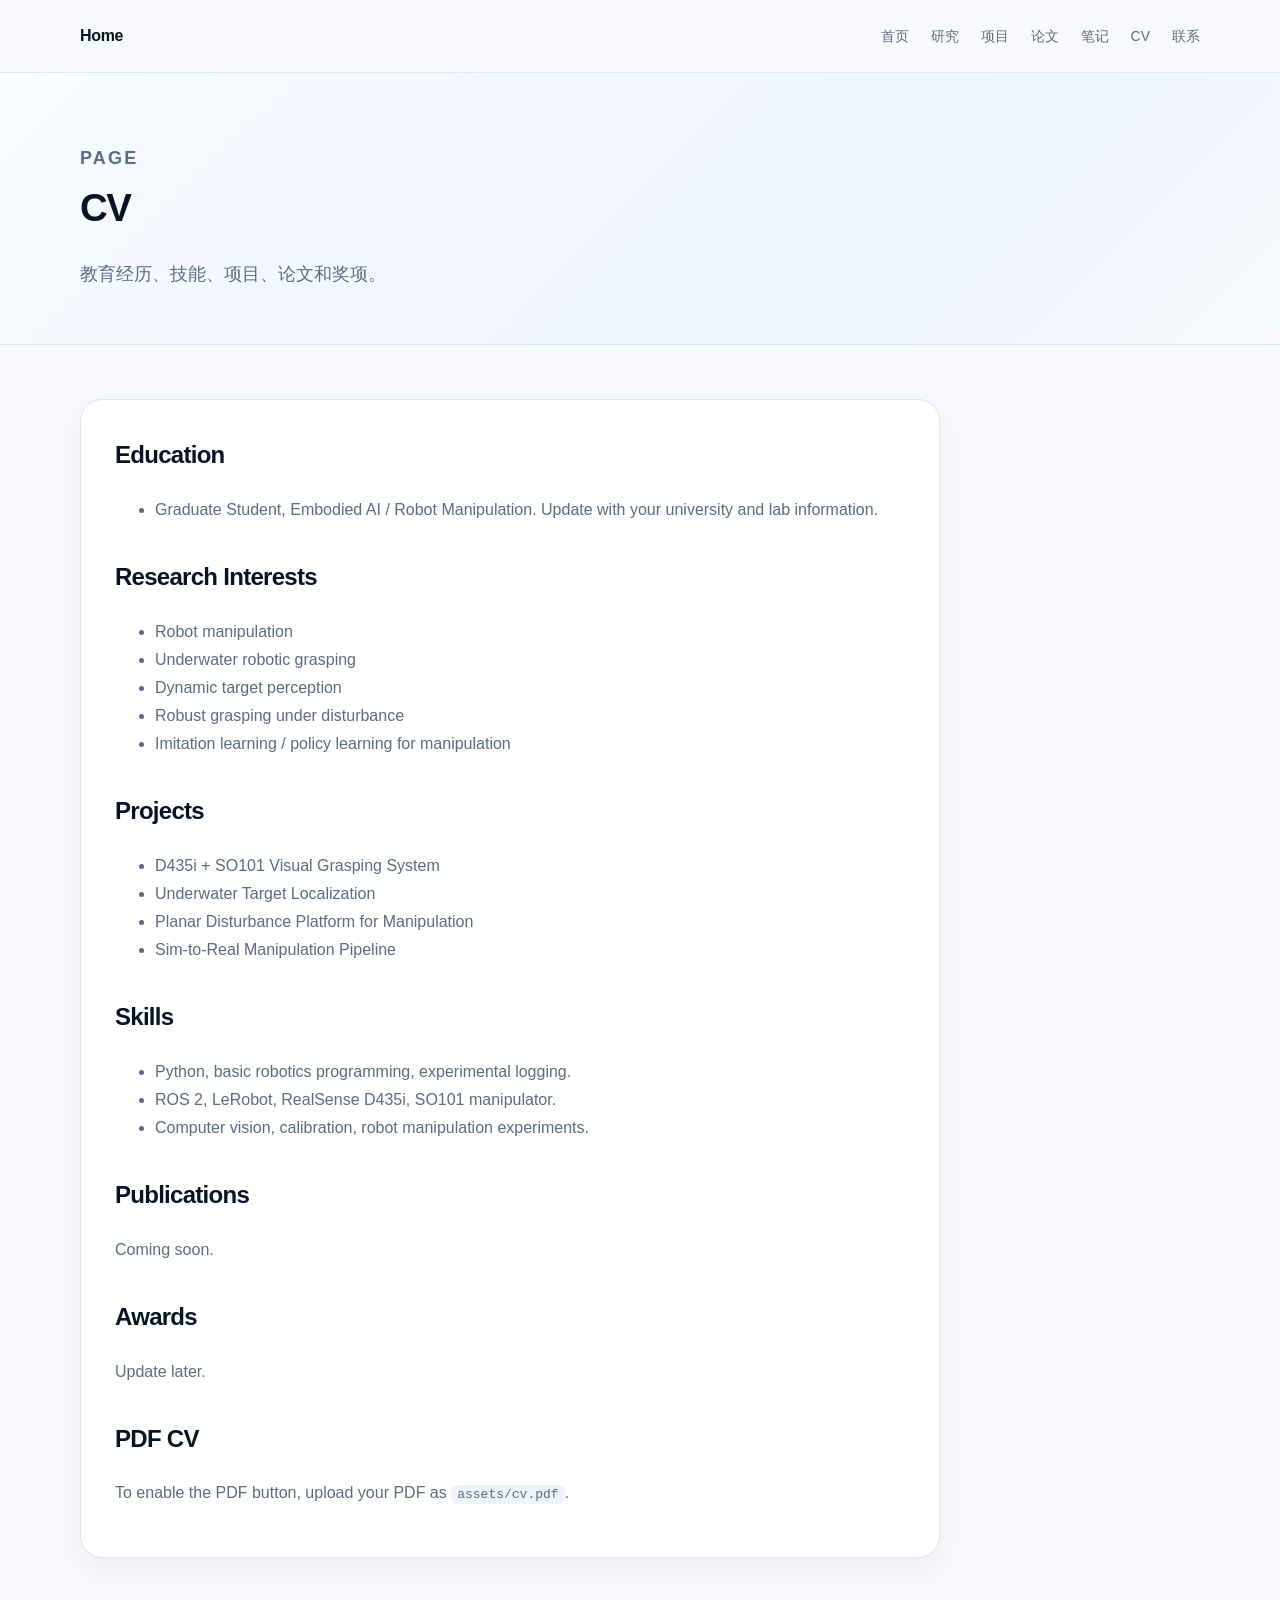
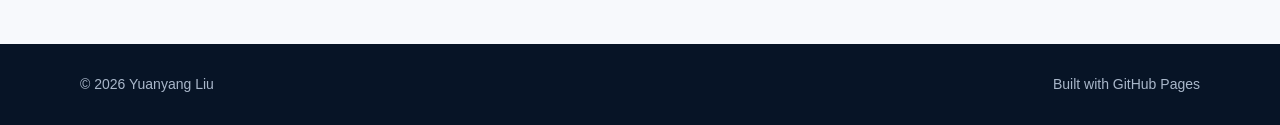
==== cv.html @ fc46e052 "Add files via upload" ====
<!DOCTYPE html>
<html lang="zh-CN">
<head>
  <meta charset="UTF-8" />
  <meta name="viewport" content="width=device-width, initial-scale=1.0" />
  <title>CV | Yuanyang Liu</title>
  <link rel="stylesheet" href="style.css" />
</head>
<body>
  <header class="site-header">
    <div class="container nav-container">
      <a href="index.html" class="logo">Home</a>
      <nav class="nav-links">
        <a href="index.html">首页</a>
        <a href="index.html#research">研究</a>
        <a href="index.html#projects">项目</a>
        <a href="publications.html">论文</a>
        <a href="notes.html">笔记</a>
        <a href="cv.html">CV</a>
        <a href="index.html#contact">联系</a>
      </nav>
    </div>
  </header>

  <main>
    <section class="page-hero">
      <div class="container">
        <p class="section-kicker">Page</p>
        <h1>CV</h1>
        <p>教育经历、技能、项目、论文和奖项。</p>
      </div>
    </section>

    <section class="page-content">
      <div class="container">
        <article class="article">
          <h2>Education</h2>
<ul>
  <li>Graduate Student, Embodied AI / Robot Manipulation. Update with your university and lab information.</li>
</ul>

<h2>Research Interests</h2>
<ul>
  <li>Robot manipulation</li>
  <li>Underwater robotic grasping</li>
  <li>Dynamic target perception</li>
  <li>Robust grasping under disturbance</li>
  <li>Imitation learning / policy learning for manipulation</li>
</ul>

<h2>Projects</h2>
<ul>
  <li>D435i + SO101 Visual Grasping System</li>
  <li>Underwater Target Localization</li>
  <li>Planar Disturbance Platform for Manipulation</li>
  <li>Sim-to-Real Manipulation Pipeline</li>
</ul>

<h2>Skills</h2>
<ul>
  <li>Python, basic robotics programming, experimental logging.</li>
  <li>ROS 2, LeRobot, RealSense D435i, SO101 manipulator.</li>
  <li>Computer vision, calibration, robot manipulation experiments.</li>
</ul>

<h2>Publications</h2>
<p>Coming soon.</p>

<h2>Awards</h2>
<p>Update later.</p>

<h2>PDF CV</h2>
<p>To enable the PDF button, upload your PDF as <code>assets/cv.pdf</code>.</p>

        </article>
      </div>
    </section>
  </main>

  <footer class="footer">
    <div class="container footer-content">
      <span>© 2026 Yuanyang Liu</span>
      <span>Built with GitHub Pages</span>
    </div>
  </footer>
</body>
</html>
---- style.css ----
:root {
  --bg: #f7f9fc;
  --bg-muted: #edf3fb;
  --text: #152033;
  --text-muted: #5b6b82;
  --heading: #071426;
  --primary: #1d4ed8;
  --primary-dark: #1e40af;
  --card: #ffffff;
  --border: #dce5f2;
  --shadow: 0 18px 45px rgba(15, 23, 42, 0.08);
  --radius: 22px;
}

* {
  box-sizing: border-box;
}

html {
  scroll-behavior: smooth;
}

body {
  margin: 0;
  font-family:
    Inter,
    "Segoe UI",
    "PingFang SC",
    "Microsoft YaHei",
    Arial,
    sans-serif;
  color: var(--text);
  background: var(--bg);
  line-height: 1.75;
}

a {
  color: inherit;
  text-decoration: none;
}

.container {
  width: min(1120px, 92%);
  margin: 0 auto;
}

.site-header {
  position: sticky;
  top: 0;
  z-index: 100;
  background: rgba(247, 249, 252, 0.88);
  backdrop-filter: blur(14px);
  border-bottom: 1px solid rgba(220, 229, 242, 0.8);
}

.nav-container {
  min-height: 72px;
  display: flex;
  align-items: center;
  justify-content: space-between;
  gap: 22px;
}

.logo {
  font-weight: 900;
  color: var(--heading);
  letter-spacing: -0.02em;
  white-space: nowrap;
}

.nav-links {
  display: flex;
  align-items: center;
  gap: 22px;
  font-size: 14px;
  color: var(--text-muted);
}

.nav-links a:hover,
.link-card:hover .card-more {
  color: var(--primary);
}

.lang-toggle {
  border: 1px solid var(--border);
  background: #ffffff;
  color: var(--primary);
  border-radius: 999px;
  padding: 8px 14px;
  cursor: pointer;
  font-weight: 800;
  box-shadow: 0 8px 20px rgba(15, 23, 42, 0.05);
}

.hero {
  padding: 96px 0 82px;
  background:
    radial-gradient(circle at 12% 18%, rgba(37, 99, 235, 0.16), transparent 34%),
    radial-gradient(circle at 88% 22%, rgba(14, 165, 233, 0.14), transparent 30%),
    linear-gradient(135deg, #f8fbff 0%, #edf4ff 55%, #f7f9fc 100%);
}

.hero-grid {
  display: grid;
  grid-template-columns: minmax(0, 1.7fr) 360px;
  gap: 42px;
  align-items: center;
}

.eyebrow,
.section-kicker {
  color: var(--primary);
  font-size: 13px;
  font-weight: 900;
  letter-spacing: 0.12em;
  text-transform: uppercase;
  margin: 0 0 10px;
}

.hero h1 {
  font-size: clamp(40px, 5vw, 66px);
  line-height: 1.12;
  letter-spacing: -0.055em;
  color: var(--heading);
  margin: 0 0 24px;
}

.hero-description {
  font-size: 18px;
  color: var(--text-muted);
  max-width: 760px;
  margin: 0;
}

.hero-actions {
  display: flex;
  flex-wrap: wrap;
  gap: 14px;
  margin-top: 30px;
}

.button {
  display: inline-flex;
  align-items: center;
  justify-content: center;
  min-height: 46px;
  padding: 0 20px;
  border-radius: 14px;
  font-weight: 900;
  transition: transform 0.15s ease, box-shadow 0.15s ease;
}

.button:hover,
.link-card:hover {
  transform: translateY(-2px);
}

.button.primary {
  background: var(--primary);
  color: #ffffff;
  box-shadow: 0 14px 30px rgba(37, 99, 235, 0.24);
}

.button.secondary {
  background: #ffffff;
  color: var(--primary);
  border: 1px solid var(--border);
}

.quick-info {
  display: grid;
  grid-template-columns: repeat(3, minmax(0, 1fr));
  gap: 12px;
  margin-top: 34px;
  max-width: 780px;
}

.quick-info div {
  background: rgba(255, 255, 255, 0.72);
  border: 1px solid rgba(220, 229, 242, 0.9);
  border-radius: 16px;
  padding: 14px;
}

.quick-label {
  display: block;
  color: var(--text-muted);
  font-size: 12px;
  font-weight: 900;
  margin-bottom: 4px;
}

.profile-card {
  background: rgba(255, 255, 255, 0.9);
  border: 1px solid rgba(220, 229, 242, 0.95);
  border-radius: 28px;
  padding: 30px;
  box-shadow: var(--shadow);
  text-align: center;
}

.avatar-wrap {
  width: 144px;
  height: 144px;
  margin: 0 auto 20px;
  border-radius: 50%;
  padding: 5px;
  background: linear-gradient(135deg, #2563eb, #38bdf8);
}

.avatar {
  width: 100%;
  height: 100%;
  display: block;
  border-radius: 50%;
  object-fit: cover;
  background: #e2e8f0;
  border: 4px solid #ffffff;
}

.profile-card h2 {
  margin: 0;
  color: var(--heading);
  letter-spacing: -0.025em;
}

.profile-subtitle {
  margin: 6px 0 14px;
  color: var(--primary);
  font-weight: 900;
}

.profile-text {
  color: var(--text-muted);
  margin: 0;
}

.profile-links {
  display: flex;
  justify-content: center;
  gap: 12px;
  margin-top: 22px;
}

.profile-links a {
  border: 1px solid var(--border);
  border-radius: 999px;
  padding: 8px 14px;
  font-weight: 900;
  color: var(--primary);
  background: #ffffff;
}

.motto-section {
  padding: 34px 0;
  background: #ffffff;
  border-top: 1px solid var(--border);
  border-bottom: 1px solid var(--border);
}

.motto-card {
  display: grid;
  grid-template-columns: 320px minmax(0, 1fr);
  gap: 32px;
  align-items: center;
}

.motto-card h2 {
  margin: 0;
  color: var(--heading);
  letter-spacing: -0.04em;
}

.motto-box {
  background: linear-gradient(135deg, #f8fbff, #eef5ff);
  border: 1px solid var(--border);
  border-radius: var(--radius);
  padding: 24px;
}

.motto-text {
  margin: 0 0 18px;
  font-size: clamp(24px, 3vw, 38px);
  line-height: 1.28;
  font-weight: 950;
  letter-spacing: -0.05em;
  background: linear-gradient(90deg, #0f172a, #1d4ed8, #0ea5e9);
  -webkit-background-clip: text;
  background-clip: text;
  color: transparent;
}

.motto-button {
  border: 1px solid var(--border);
  background: #ffffff;
  color: var(--primary);
  border-radius: 999px;
  padding: 8px 16px;
  cursor: pointer;
  font-weight: 900;
}

.section {
  padding: 86px 0;
}

.section.muted {
  background: var(--bg-muted);
}

.section h2,
.page-hero h1 {
  font-size: clamp(30px, 3vw, 44px);
  line-height: 1.2;
  color: var(--heading);
  letter-spacing: -0.04em;
  margin: 0 0 28px;
}

.two-column {
  display: grid;
  grid-template-columns: 300px minmax(0, 1fr);
  gap: 56px;
}

.content-block {
  color: var(--text-muted);
  font-size: 17px;
}

.content-block p:first-child {
  margin-top: 0;
}

.card-grid {
  display: grid;
  grid-template-columns: repeat(4, minmax(0, 1fr));
  gap: 18px;
}

.card,
.project-card {
  background: var(--card);
  border: 1px solid var(--border);
  border-radius: var(--radius);
  padding: 24px;
  box-shadow: 0 12px 32px rgba(15, 23, 42, 0.05);
}

.project-list {
  display: grid;
  gap: 22px;
}

.project-card {
  padding: 30px;
}

.link-card {
  display: block;
  transition: transform 0.15s ease, box-shadow 0.15s ease;
}

.link-card:hover {
  box-shadow: var(--shadow);
}

.card h3,
.project-card h3 {
  margin: 0 0 10px;
  color: var(--heading);
  letter-spacing: -0.025em;
}

.project-card h3 {
  font-size: 24px;
}

.card p,
.project-card p {
  margin: 0 0 12px;
  color: var(--text-muted);
}

.card-more {
  display: inline-block;
  margin-top: 10px;
  color: var(--text-muted);
  font-weight: 900;
}

.project-meta {
  display: inline-block;
  color: var(--primary);
  background: #e7efff;
  border-radius: 999px;
  padding: 5px 12px;
  font-size: 12px;
  font-weight: 950;
  margin-bottom: 12px;
}

.contact-section {
  background: linear-gradient(135deg, #0f172a, #1d4ed8);
  color: #ffffff;
}

.contact-section .section-kicker,
.contact-section h2,
.contact-section p {
  color: #ffffff;
}

.contact-card {
  display: grid;
  grid-template-columns: minmax(0, 1.4fr) minmax(280px, 0.8fr);
  gap: 36px;
  align-items: center;
}

.contact-card.light {
  background: #ffffff;
  border: 1px solid var(--border);
  border-radius: var(--radius);
  padding: 34px;
  box-shadow: var(--shadow);
}

.contact-links {
  display: grid;
  gap: 12px;
}

.contact-links a {
  display: block;
  background: rgba(255, 255, 255, 0.12);
  border: 1px solid rgba(255, 255, 255, 0.25);
  border-radius: 16px;
  padding: 14px 16px;
  font-weight: 900;
}

.light .contact-links a {
  background: #f8fbff;
  color: var(--primary);
  border: 1px solid var(--border);
}

.footer {
  padding: 28px 0;
  background: #071426;
  color: #a9b7ca;
}

.footer-content {
  display: flex;
  justify-content: space-between;
  gap: 20px;
  font-size: 14px;
}

/* Inner pages */
.page-hero {
  padding: 70px 0 36px;
  background: linear-gradient(135deg, #f8fbff 0%, #edf4ff 70%, #f7f9fc 100%);
  border-bottom: 1px solid var(--border);
}

.page-hero p {
  color: var(--text-muted);
  max-width: 780px;
  font-size: 18px;
}

.page-content {
  padding: 54px 0 86px;
}

.article {
  max-width: 860px;
  background: #ffffff;
  border: 1px solid var(--border);
  border-radius: var(--radius);
  padding: 34px;
  box-shadow: 0 12px 32px rgba(15, 23, 42, 0.05);
}

.article h2 {
  color: var(--heading);
  letter-spacing: -0.03em;
  margin-top: 32px;
}

.article h2:first-child {
  margin-top: 0;
}

.article p,
.article li {
  color: var(--text-muted);
}

.article code {
  background: #edf3fb;
  border-radius: 6px;
  padding: 2px 6px;
}

@media (max-width: 980px) {
  .hero-grid,
  .two-column,
  .contact-card,
  .motto-card {
    grid-template-columns: 1fr;
  }

  .card-grid {
    grid-template-columns: repeat(2, minmax(0, 1fr));
  }

  .profile-card {
    max-width: 440px;
  }
}

@media (max-width: 760px) {
  .nav-container {
    min-height: auto;
    padding: 16px 0;
    align-items: flex-start;
  }

  .nav-links {
    display: none;
  }

  .hero {
    padding: 64px 0;
  }

  .quick-info {
    grid-template-columns: 1fr;
  }

  .card-grid {
    grid-template-columns: 1fr;
  }

  .section {
    padding: 64px 0;
  }

  .footer-content {
    flex-direction: column;
  }
}
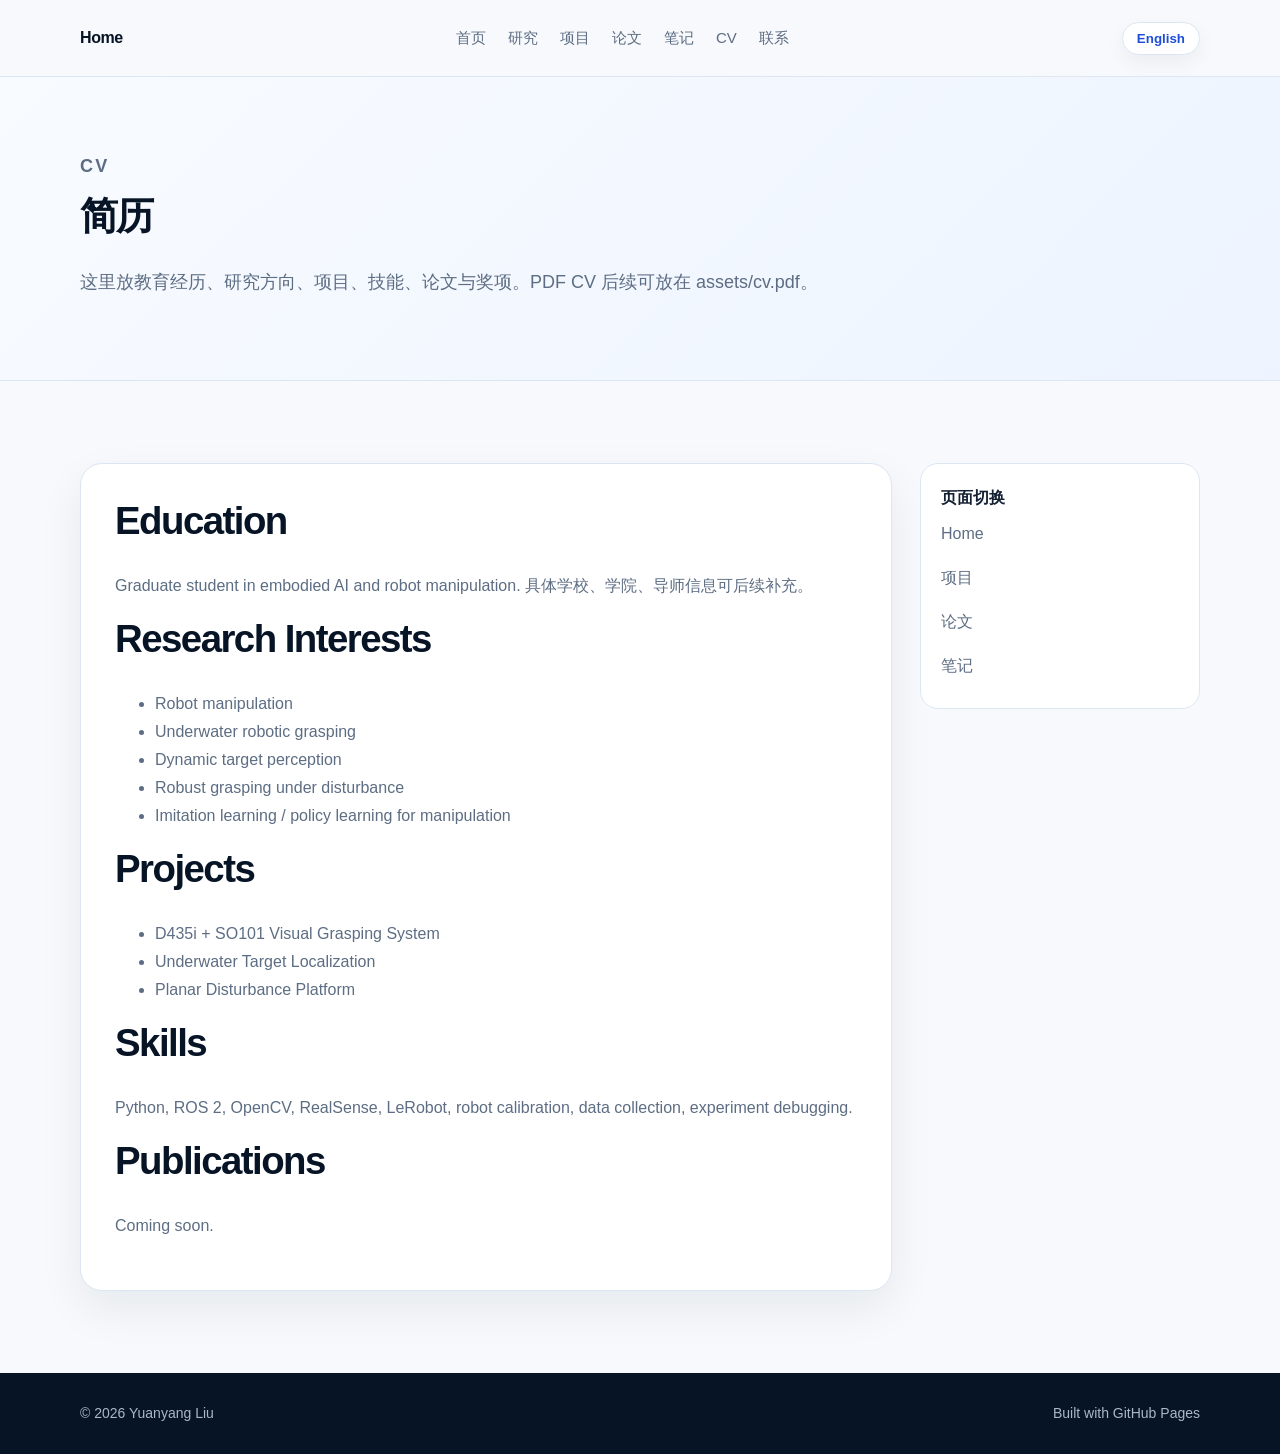
==== commit efcc418f: "Add files via upload" ====
--- a/cv.html
+++ b/cv.html
@@ -3,85 +3,85 @@
 <head>
   <meta charset="UTF-8" />
   <meta name="viewport" content="width=device-width, initial-scale=1.0" />
-  <title>CV | Yuanyang Liu</title>
-  <link rel="stylesheet" href="style.css" />
+  <title>Yuanyang Liu | CV</title>
+  <meta name="description" content="Yuanyang Liu personal homepage: embodied AI, robot manipulation, underwater grasping, projects, notes, publications, and CV." />
+  <link rel="stylesheet" href="/style.css" />
 </head>
 <body>
-  <header class="site-header">
-    <div class="container nav-container">
-      <a href="index.html" class="logo">Home</a>
-      <nav class="nav-links">
-        <a href="index.html">首页</a>
-        <a href="index.html#research">研究</a>
-        <a href="index.html#projects">项目</a>
-        <a href="publications.html">论文</a>
-        <a href="notes.html">笔记</a>
-        <a href="cv.html">CV</a>
-        <a href="index.html#contact">联系</a>
-      </nav>
+<header class="site-header">
+  <div class="container nav-container">
+    <a class="logo" href="/" data-zh="Home" data-en="Home">Home</a>
+
+    <nav class="nav-links" id="navLinks">
+      <a href="/" data-zh="首页" data-en="Home">首页</a>
+      <a href="/index.html#research" data-zh="研究" data-en="Research">研究</a>
+      <a href="/index.html#projects" data-zh="项目" data-en="Projects">项目</a>
+      <a href="/publications.html" data-zh="论文" data-en="Publications">论文</a>
+      <a href="/notes.html" data-zh="笔记" data-en="Notes">笔记</a>
+      <a href="/cv.html" data-zh="CV" data-en="CV">CV</a>
+      <a href="/index.html#contact" data-zh="联系" data-en="Contact">联系</a>
+    </nav>
+
+    <div class="nav-actions">
+      <button class="lang-toggle" id="langToggle">English</button>
+      <button class="menu-toggle" id="menuToggle">☰</button>
     </div>
-  </header>
+  </div>
+</header>
+<main>
+  <section class="page-hero">
+    <div class="container">
+      <p class="section-kicker">CV</p>
+      <h1 data-zh="简历" data-en="Curriculum Vitae">简历</h1>
+      <p data-zh="这里放教育经历、研究方向、项目、技能、论文与奖项。PDF CV 后续可放在 assets/cv.pdf。"
+         data-en="This page lists education, research interests, projects, skills, publications, and awards. A PDF CV can later be added as assets/cv.pdf.">这里放教育经历、研究方向、项目、技能、论文与奖项。PDF CV 后续可放在 assets/cv.pdf。</p>
+    </div>
+  </section>
+  <section class="section">
+    <div class="container detail-layout">
+      <article class="panel">
+        <h2 data-zh="Education" data-en="Education">Education</h2>
+        <p data-zh="Graduate student in embodied AI and robot manipulation. 具体学校、学院、导师信息可后续补充。"
+           data-en="Graduate student in embodied AI and robot manipulation. University, department, and advisor information can be added later.">Graduate student in embodied AI and robot manipulation. 具体学校、学院、导师信息可后续补充。</p>
 
-  <main>
-    <section class="page-hero">
-      <div class="container">
-        <p class="section-kicker">Page</p>
-        <h1>CV</h1>
-        <p>教育经历、技能、项目、论文和奖项。</p>
-      </div>
-    </section>
+        <h2 data-zh="Research Interests" data-en="Research Interests">Research Interests</h2>
+        <ul>
+          <li>Robot manipulation</li>
+          <li>Underwater robotic grasping</li>
+          <li>Dynamic target perception</li>
+          <li>Robust grasping under disturbance</li>
+          <li>Imitation learning / policy learning for manipulation</li>
+        </ul>
 
-    <section class="page-content">
-      <div class="container">
-        <article class="article">
-          <h2>Education</h2>
-<ul>
-  <li>Graduate Student, Embodied AI / Robot Manipulation. Update with your university and lab information.</li>
-</ul>
+        <h2 data-zh="Projects" data-en="Projects">Projects</h2>
+        <ul>
+          <li><a href="/projects/d435i-so101.html">D435i + SO101 Visual Grasping System</a></li>
+          <li><a href="/projects/underwater-localization.html">Underwater Target Localization</a></li>
+          <li><a href="/projects/planar-disturbance.html">Planar Disturbance Platform</a></li>
+        </ul>
 
-<h2>Research Interests</h2>
-<ul>
-  <li>Robot manipulation</li>
-  <li>Underwater robotic grasping</li>
-  <li>Dynamic target perception</li>
-  <li>Robust grasping under disturbance</li>
-  <li>Imitation learning / policy learning for manipulation</li>
-</ul>
+        <h2 data-zh="Skills" data-en="Skills">Skills</h2>
+        <p>Python, ROS 2, OpenCV, RealSense, LeRobot, robot calibration, data collection, experiment debugging.</p>
 
-<h2>Projects</h2>
-<ul>
-  <li>D435i + SO101 Visual Grasping System</li>
-  <li>Underwater Target Localization</li>
-  <li>Planar Disturbance Platform for Manipulation</li>
-  <li>Sim-to-Real Manipulation Pipeline</li>
-</ul>
-
-<h2>Skills</h2>
-<ul>
-  <li>Python, basic robotics programming, experimental logging.</li>
-  <li>ROS 2, LeRobot, RealSense D435i, SO101 manipulator.</li>
-  <li>Computer vision, calibration, robot manipulation experiments.</li>
-</ul>
-
-<h2>Publications</h2>
-<p>Coming soon.</p>
-
-<h2>Awards</h2>
-<p>Update later.</p>
-
-<h2>PDF CV</h2>
-<p>To enable the PDF button, upload your PDF as <code>assets/cv.pdf</code>.</p>
-
-        </article>
-      </div>
-    </section>
-  </main>
-
-  <footer class="footer">
-    <div class="container footer-content">
-      <span>© 2026 Yuanyang Liu</span>
-      <span>Built with GitHub Pages</span>
+        <h2 data-zh="Publications" data-en="Publications">Publications</h2>
+        <p data-zh="Coming soon." data-en="Coming soon.">Coming soon.</p>
+      </article>
+      <aside class="side-nav">
+        <strong data-zh="页面切换" data-en="Navigation">页面切换</strong>
+        <a href="/">Home</a>
+        <a href="/index.html#projects" data-zh="项目" data-en="Projects">项目</a>
+        <a href="/publications.html" data-zh="论文" data-en="Publications">论文</a>
+        <a href="/notes.html" data-zh="笔记" data-en="Notes">笔记</a>
+      </aside>
     </div>
-  </footer>
+  </section>
+</main>
+<footer class="footer">
+  <div class="container footer-content">
+    <span>© 2026 Yuanyang Liu</span>
+    <span data-zh="Built with GitHub Pages" data-en="Built with GitHub Pages">Built with GitHub Pages</span>
+  </div>
+</footer>
+<script src="/script.js"></script>
 </body>
 </html>
--- a/style.css
+++ b/style.css
@@ -1,43 +1,31 @@
 :root {
   --bg: #f7f9fc;
-  --bg-muted: #edf3fb;
-  --text: #152033;
-  --text-muted: #5b6b82;
+  --bg-soft: #eef5ff;
+  --card: #ffffff;
+  --text: #142033;
+  --muted: #5d6d83;
   --heading: #071426;
   --primary: #1d4ed8;
-  --primary-dark: #1e40af;
-  --card: #ffffff;
-  --border: #dce5f2;
-  --shadow: 0 18px 45px rgba(15, 23, 42, 0.08);
+  --primary-soft: #e7efff;
+  --border: #dbe6f3;
+  --shadow: 0 18px 45px rgba(15, 23, 42, 0.07);
   --radius: 22px;
 }
 
-* {
-  box-sizing: border-box;
-}
-
-html {
-  scroll-behavior: smooth;
-}
+* { box-sizing: border-box; }
+
+html { scroll-behavior: smooth; }
 
 body {
   margin: 0;
-  font-family:
-    Inter,
-    "Segoe UI",
-    "PingFang SC",
-    "Microsoft YaHei",
-    Arial,
-    sans-serif;
+  font-family: Inter, "Segoe UI", "PingFang SC", "Microsoft YaHei", Arial, sans-serif;
   color: var(--text);
   background: var(--bg);
   line-height: 1.75;
 }
 
-a {
-  color: inherit;
-  text-decoration: none;
-}
+a { color: inherit; text-decoration: none; }
+a:hover { color: var(--primary); }
 
 .container {
   width: min(1120px, 92%);
@@ -48,42 +36,43 @@
   position: sticky;
   top: 0;
   z-index: 100;
-  background: rgba(247, 249, 252, 0.88);
+  background: rgba(247, 249, 252, 0.92);
   backdrop-filter: blur(14px);
-  border-bottom: 1px solid rgba(220, 229, 242, 0.8);
+  border-bottom: 1px solid rgba(219, 230, 243, 0.9);
 }
 
 .nav-container {
-  min-height: 72px;
+  min-height: 76px;
   display: flex;
   align-items: center;
   justify-content: space-between;
+  gap: 24px;
+}
+
+.logo {
+  font-weight: 900;
+  color: var(--heading);
+  letter-spacing: -0.025em;
+  white-space: nowrap;
+}
+
+.nav-links {
+  display: flex;
+  align-items: center;
   gap: 22px;
-}
-
-.logo {
-  font-weight: 900;
-  color: var(--heading);
-  letter-spacing: -0.02em;
-  white-space: nowrap;
-}
-
-.nav-links {
-  display: flex;
-  align-items: center;
-  gap: 22px;
-  font-size: 14px;
-  color: var(--text-muted);
-}
-
-.nav-links a:hover,
-.link-card:hover .card-more {
-  color: var(--primary);
+  color: var(--muted);
+  font-size: 15px;
+}
+
+.nav-actions {
+  display: flex;
+  align-items: center;
+  gap: 12px;
 }
 
 .lang-toggle {
   border: 1px solid var(--border);
-  background: #ffffff;
+  background: #fff;
   color: var(--primary);
   border-radius: 999px;
   padding: 8px 14px;
@@ -92,44 +81,53 @@
   box-shadow: 0 8px 20px rgba(15, 23, 42, 0.05);
 }
 
+.menu-toggle {
+  display: none;
+  border: 1px solid var(--border);
+  background: #fff;
+  border-radius: 10px;
+  padding: 7px 10px;
+  cursor: pointer;
+}
+
 .hero {
-  padding: 96px 0 82px;
+  padding: 94px 0 82px;
   background:
-    radial-gradient(circle at 12% 18%, rgba(37, 99, 235, 0.16), transparent 34%),
-    radial-gradient(circle at 88% 22%, rgba(14, 165, 233, 0.14), transparent 30%),
-    linear-gradient(135deg, #f8fbff 0%, #edf4ff 55%, #f7f9fc 100%);
+    radial-gradient(circle at 10% 20%, rgba(37, 99, 235, 0.14), transparent 32%),
+    radial-gradient(circle at 88% 18%, rgba(14, 165, 233, 0.14), transparent 28%),
+    linear-gradient(135deg, #f8fbff 0%, #edf4ff 60%, #f7f9fc 100%);
 }
 
 .hero-grid {
   display: grid;
-  grid-template-columns: minmax(0, 1.7fr) 360px;
-  gap: 42px;
+  grid-template-columns: minmax(0, 1.72fr) 350px;
+  gap: 46px;
   align-items: center;
 }
 
 .eyebrow,
 .section-kicker {
+  margin: 0 0 10px;
   color: var(--primary);
   font-size: 13px;
   font-weight: 900;
   letter-spacing: 0.12em;
   text-transform: uppercase;
-  margin: 0 0 10px;
 }
 
 .hero h1 {
-  font-size: clamp(40px, 5vw, 66px);
+  margin: 0 0 22px;
+  color: var(--heading);
+  font-size: clamp(38px, 5vw, 62px);
   line-height: 1.12;
   letter-spacing: -0.055em;
-  color: var(--heading);
-  margin: 0 0 24px;
 }
 
 .hero-description {
+  margin: 0;
+  max-width: 760px;
+  color: var(--muted);
   font-size: 18px;
-  color: var(--text-muted);
-  max-width: 760px;
-  margin: 0;
 }
 
 .hero-actions {
@@ -141,61 +139,60 @@
 
 .button {
   display: inline-flex;
+  min-height: 46px;
   align-items: center;
   justify-content: center;
-  min-height: 46px;
   padding: 0 20px;
   border-radius: 14px;
   font-weight: 900;
-  transition: transform 0.15s ease, box-shadow 0.15s ease;
-}
-
-.button:hover,
-.link-card:hover {
-  transform: translateY(-2px);
+  border: 1px solid var(--border);
+  background: #fff;
 }
 
 .button.primary {
+  border-color: var(--primary);
   background: var(--primary);
-  color: #ffffff;
-  box-shadow: 0 14px 30px rgba(37, 99, 235, 0.24);
-}
-
-.button.secondary {
-  background: #ffffff;
-  color: var(--primary);
-  border: 1px solid var(--border);
-}
+  color: #fff;
+  box-shadow: 0 14px 30px rgba(37, 99, 235, 0.22);
+}
+
+.button.primary:hover { color: #fff; background: #1e40af; }
 
 .quick-info {
   display: grid;
   grid-template-columns: repeat(3, minmax(0, 1fr));
   gap: 12px;
   margin-top: 34px;
-  max-width: 780px;
+  max-width: 760px;
 }
 
 .quick-info div {
-  background: rgba(255, 255, 255, 0.72);
-  border: 1px solid rgba(220, 229, 242, 0.9);
+  border: 1px solid var(--border);
   border-radius: 16px;
+  background: rgba(255,255,255,0.76);
   padding: 14px;
 }
 
 .quick-label {
   display: block;
-  color: var(--text-muted);
+  margin-bottom: 4px;
+  color: var(--muted);
   font-size: 12px;
   font-weight: 900;
-  margin-bottom: 4px;
+}
+
+.profile-card,
+.panel,
+.card,
+.project-card {
+  background: var(--card);
+  border: 1px solid var(--border);
+  border-radius: var(--radius);
+  box-shadow: var(--shadow);
 }
 
 .profile-card {
-  background: rgba(255, 255, 255, 0.9);
-  border: 1px solid rgba(220, 229, 242, 0.95);
-  border-radius: 28px;
   padding: 30px;
-  box-shadow: var(--shadow);
   text-align: center;
 }
 
@@ -211,29 +208,16 @@
 .avatar {
   width: 100%;
   height: 100%;
-  display: block;
   border-radius: 50%;
+  display: block;
   object-fit: cover;
   background: #e2e8f0;
-  border: 4px solid #ffffff;
-}
-
-.profile-card h2 {
-  margin: 0;
-  color: var(--heading);
-  letter-spacing: -0.025em;
-}
-
-.profile-subtitle {
-  margin: 6px 0 14px;
-  color: var(--primary);
-  font-weight: 900;
-}
-
-.profile-text {
-  color: var(--text-muted);
-  margin: 0;
-}
+  border: 4px solid #fff;
+}
+
+.profile-card h2 { margin: 0; color: var(--heading); }
+.profile-subtitle { margin: 6px 0 14px; color: var(--primary); font-weight: 900; }
+.profile-text { margin: 0; color: var(--muted); }
 
 .profile-links {
   display: flex;
@@ -241,80 +225,25 @@
   gap: 12px;
   margin-top: 22px;
 }
-
 .profile-links a {
   border: 1px solid var(--border);
   border-radius: 999px;
   padding: 8px 14px;
   font-weight: 900;
   color: var(--primary);
-  background: #ffffff;
-}
-
-.motto-section {
-  padding: 34px 0;
-  background: #ffffff;
-  border-top: 1px solid var(--border);
-  border-bottom: 1px solid var(--border);
-}
-
-.motto-card {
-  display: grid;
-  grid-template-columns: 320px minmax(0, 1fr);
-  gap: 32px;
-  align-items: center;
-}
-
-.motto-card h2 {
-  margin: 0;
-  color: var(--heading);
-  letter-spacing: -0.04em;
-}
-
-.motto-box {
-  background: linear-gradient(135deg, #f8fbff, #eef5ff);
-  border: 1px solid var(--border);
-  border-radius: var(--radius);
-  padding: 24px;
-}
-
-.motto-text {
-  margin: 0 0 18px;
-  font-size: clamp(24px, 3vw, 38px);
-  line-height: 1.28;
-  font-weight: 950;
-  letter-spacing: -0.05em;
-  background: linear-gradient(90deg, #0f172a, #1d4ed8, #0ea5e9);
-  -webkit-background-clip: text;
-  background-clip: text;
-  color: transparent;
-}
-
-.motto-button {
-  border: 1px solid var(--border);
-  background: #ffffff;
-  color: var(--primary);
-  border-radius: 999px;
-  padding: 8px 16px;
-  cursor: pointer;
-  font-weight: 900;
-}
-
-.section {
-  padding: 86px 0;
-}
-
-.section.muted {
-  background: var(--bg-muted);
-}
+  background: #fff;
+}
+
+.section { padding: 82px 0; }
+.section.muted { background: var(--bg-soft); }
 
 .section h2,
 .page-hero h1 {
+  margin: 0 0 28px;
+  color: var(--heading);
   font-size: clamp(30px, 3vw, 44px);
   line-height: 1.2;
-  color: var(--heading);
   letter-spacing: -0.04em;
-  margin: 0 0 28px;
 }
 
 .two-column {
@@ -324,13 +253,10 @@
 }
 
 .content-block {
-  color: var(--text-muted);
+  color: var(--muted);
   font-size: 17px;
 }
-
-.content-block p:first-child {
-  margin-top: 0;
-}
+.content-block p:first-child { margin-top: 0; }
 
 .card-grid {
   display: grid;
@@ -338,112 +264,121 @@
   gap: 18px;
 }
 
-.card,
+.card {
+  padding: 24px;
+  box-shadow: 0 12px 32px rgba(15, 23, 42, 0.045);
+}
+.card h3 { margin: 0 0 10px; color: var(--heading); letter-spacing: -0.025em; }
+.card p { margin: 0; color: var(--muted); }
+
+.project-grid {
+  display: grid;
+  grid-template-columns: repeat(2, minmax(0, 1fr));
+  gap: 22px;
+}
 .project-card {
-  background: var(--card);
-  border: 1px solid var(--border);
-  border-radius: var(--radius);
-  padding: 24px;
-  box-shadow: 0 12px 32px rgba(15, 23, 42, 0.05);
-}
-
-.project-list {
-  display: grid;
-  gap: 22px;
-}
-
-.project-card {
-  padding: 30px;
-}
-
-.link-card {
-  display: block;
-  transition: transform 0.15s ease, box-shadow 0.15s ease;
-}
-
-.link-card:hover {
-  box-shadow: var(--shadow);
-}
-
-.card h3,
-.project-card h3 {
-  margin: 0 0 10px;
-  color: var(--heading);
-  letter-spacing: -0.025em;
-}
-
-.project-card h3 {
-  font-size: 24px;
-}
-
-.card p,
-.project-card p {
-  margin: 0 0 12px;
-  color: var(--text-muted);
-}
-
-.card-more {
-  display: inline-block;
-  margin-top: 10px;
-  color: var(--text-muted);
-  font-weight: 900;
-}
-
+  display: block;
+  padding: 28px;
+  transition: transform .16s ease, box-shadow .16s ease, border-color .16s ease;
+}
+.project-card:hover {
+  transform: translateY(-2px);
+  border-color: #9eb8e8;
+  box-shadow: 0 22px 52px rgba(15, 23, 42, 0.10);
+}
 .project-meta {
   display: inline-block;
+  margin-bottom: 12px;
   color: var(--primary);
-  background: #e7efff;
+  background: var(--primary-soft);
   border-radius: 999px;
   padding: 5px 12px;
   font-size: 12px;
-  font-weight: 950;
-  margin-bottom: 12px;
+  font-weight: 900;
+}
+.project-card h3 { margin: 0 0 10px; color: var(--heading); font-size: 22px; }
+.project-card p { margin: 0; color: var(--muted); }
+
+.page-hero {
+  padding: 74px 0 64px;
+  background: linear-gradient(135deg, #f8fbff 0%, #edf4ff 100%);
+  border-bottom: 1px solid var(--border);
+}
+.page-hero p {
+  max-width: 780px;
+  color: var(--muted);
+  font-size: 18px;
+}
+
+.panel {
+  padding: 34px;
+}
+.panel h2, .panel h3 { color: var(--heading); }
+.panel h2:first-child, .panel h3:first-child { margin-top: 0; }
+.panel p, .panel li { color: var(--muted); }
+
+.item-list {
+  display: grid;
+  gap: 18px;
+}
+.item-link {
+  display: block;
+  padding: 24px;
+  border: 1px solid var(--border);
+  border-radius: 18px;
+  background: #fff;
+}
+.item-link:hover { border-color: #9eb8e8; }
+
+.detail-layout {
+  display: grid;
+  grid-template-columns: minmax(0, 1fr) 280px;
+  gap: 28px;
+  align-items: start;
+}
+.side-nav {
+  position: sticky;
+  top: 96px;
+  padding: 20px;
+  border: 1px solid var(--border);
+  border-radius: 18px;
+  background: #fff;
+}
+.side-nav a {
+  display: block;
+  padding: 8px 0;
+  color: var(--muted);
+}
+.side-nav a:hover { color: var(--primary); }
+
+.back-link {
+  display: inline-flex;
+  margin-bottom: 18px;
+  color: var(--primary);
+  font-weight: 900;
 }
 
 .contact-section {
   background: linear-gradient(135deg, #0f172a, #1d4ed8);
-  color: #ffffff;
-}
-
+  color: #fff;
+}
 .contact-section .section-kicker,
 .contact-section h2,
-.contact-section p {
-  color: #ffffff;
-}
-
+.contact-section p { color: #fff; }
 .contact-card {
   display: grid;
   grid-template-columns: minmax(0, 1.4fr) minmax(280px, 0.8fr);
   gap: 36px;
   align-items: center;
 }
-
-.contact-card.light {
-  background: #ffffff;
-  border: 1px solid var(--border);
-  border-radius: var(--radius);
-  padding: 34px;
-  box-shadow: var(--shadow);
-}
-
-.contact-links {
-  display: grid;
-  gap: 12px;
-}
-
+.contact-links { display: grid; gap: 12px; }
 .contact-links a {
   display: block;
-  background: rgba(255, 255, 255, 0.12);
-  border: 1px solid rgba(255, 255, 255, 0.25);
+  border: 1px solid rgba(255,255,255,0.25);
   border-radius: 16px;
+  background: rgba(255,255,255,0.12);
   padding: 14px 16px;
   font-weight: 900;
-}
-
-.light .contact-links a {
-  background: #f8fbff;
-  color: var(--primary);
-  border: 1px solid var(--border);
 }
 
 .footer {
@@ -451,7 +386,6 @@
   background: #071426;
   color: #a9b7ca;
 }
-
 .footer-content {
   display: flex;
   justify-content: space-between;
@@ -459,68 +393,13 @@
   font-size: 14px;
 }
 
-/* Inner pages */
-.page-hero {
-  padding: 70px 0 36px;
-  background: linear-gradient(135deg, #f8fbff 0%, #edf4ff 70%, #f7f9fc 100%);
-  border-bottom: 1px solid var(--border);
-}
-
-.page-hero p {
-  color: var(--text-muted);
-  max-width: 780px;
-  font-size: 18px;
-}
-
-.page-content {
-  padding: 54px 0 86px;
-}
-
-.article {
-  max-width: 860px;
-  background: #ffffff;
-  border: 1px solid var(--border);
-  border-radius: var(--radius);
-  padding: 34px;
-  box-shadow: 0 12px 32px rgba(15, 23, 42, 0.05);
-}
-
-.article h2 {
-  color: var(--heading);
-  letter-spacing: -0.03em;
-  margin-top: 32px;
-}
-
-.article h2:first-child {
-  margin-top: 0;
-}
-
-.article p,
-.article li {
-  color: var(--text-muted);
-}
-
-.article code {
-  background: #edf3fb;
-  border-radius: 6px;
-  padding: 2px 6px;
-}
-
 @media (max-width: 980px) {
-  .hero-grid,
-  .two-column,
-  .contact-card,
-  .motto-card {
+  .hero-grid, .two-column, .contact-card, .detail-layout {
     grid-template-columns: 1fr;
   }
-
-  .card-grid {
-    grid-template-columns: repeat(2, minmax(0, 1fr));
-  }
-
-  .profile-card {
-    max-width: 440px;
-  }
+  .card-grid { grid-template-columns: repeat(2, minmax(0, 1fr)); }
+  .profile-card { max-width: 440px; }
+  .side-nav { position: static; }
 }
 
 @media (max-width: 760px) {
@@ -529,28 +408,26 @@
     padding: 16px 0;
     align-items: flex-start;
   }
-
   .nav-links {
     display: none;
+    position: absolute;
+    left: 4%;
+    right: 4%;
+    top: 68px;
+    flex-direction: column;
+    align-items: flex-start;
+    gap: 10px;
+    padding: 18px;
+    border: 1px solid var(--border);
+    border-radius: 18px;
+    background: #fff;
+    box-shadow: var(--shadow);
   }
-
-  .hero {
-    padding: 64px 0;
-  }
-
-  .quick-info {
-    grid-template-columns: 1fr;
-  }
-
-  .card-grid {
-    grid-template-columns: 1fr;
-  }
-
-  .section {
-    padding: 64px 0;
-  }
-
-  .footer-content {
-    flex-direction: column;
-  }
-}
+  .nav-links.open { display: flex; }
+  .menu-toggle { display: inline-block; }
+  .hero { padding: 64px 0; }
+  .quick-info, .project-grid { grid-template-columns: 1fr; }
+  .card-grid { grid-template-columns: 1fr; }
+  .section { padding: 64px 0; }
+  .footer-content { flex-direction: column; }
+}
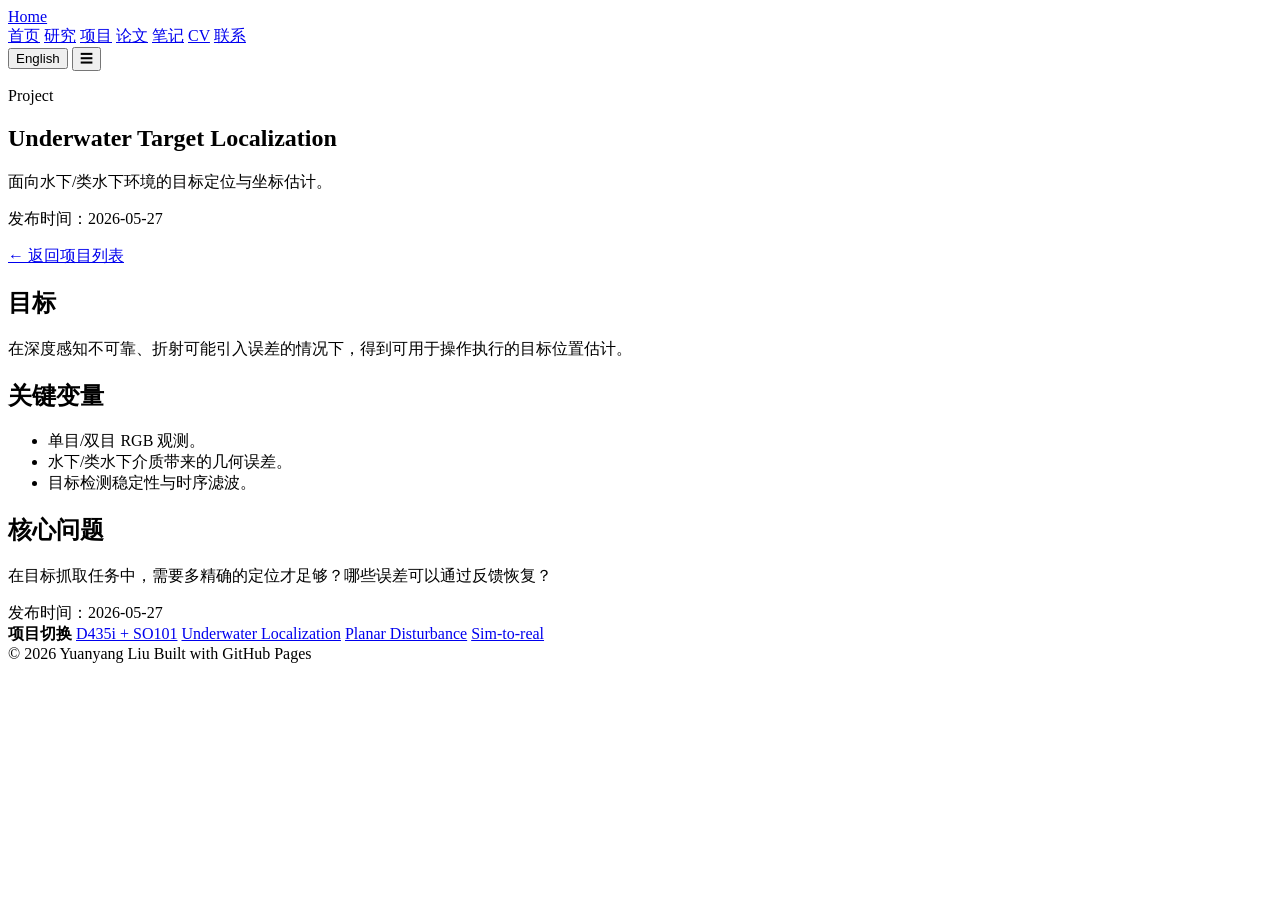
==== commit 7fddf303: "Add files via upload" ====
--- a/cv.html
+++ b/cv.html
@@ -1,86 +1,73 @@
 <!DOCTYPE html>
+
 <html lang="zh-CN">
 <head>
-  <meta charset="UTF-8" />
-  <meta name="viewport" content="width=device-width, initial-scale=1.0" />
-  <title>Yuanyang Liu | CV</title>
-  <meta name="description" content="Yuanyang Liu personal homepage: embodied AI, robot manipulation, underwater grasping, projects, notes, publications, and CV." />
-  <link rel="stylesheet" href="/style.css" />
+<meta charset="utf-8"/>
+<meta content="width=device-width, initial-scale=1.0" name="viewport"/>
+<title>Yuanyang Liu | Underwater Target Localization</title>
+<meta content="Yuanyang Liu personal homepage: embodied AI, robot manipulation, underwater grasping, projects, notes, publications, and CV." name="description"/>
+<link href="/style.css" rel="stylesheet"/>
 </head>
 <body>
 <header class="site-header">
-  <div class="container nav-container">
-    <a class="logo" href="/" data-zh="Home" data-en="Home">Home</a>
-
-    <nav class="nav-links" id="navLinks">
-      <a href="/" data-zh="首页" data-en="Home">首页</a>
-      <a href="/index.html#research" data-zh="研究" data-en="Research">研究</a>
-      <a href="/index.html#projects" data-zh="项目" data-en="Projects">项目</a>
-      <a href="/publications.html" data-zh="论文" data-en="Publications">论文</a>
-      <a href="/notes.html" data-zh="笔记" data-en="Notes">笔记</a>
-      <a href="/cv.html" data-zh="CV" data-en="CV">CV</a>
-      <a href="/index.html#contact" data-zh="联系" data-en="Contact">联系</a>
-    </nav>
-
-    <div class="nav-actions">
-      <button class="lang-toggle" id="langToggle">English</button>
-      <button class="menu-toggle" id="menuToggle">☰</button>
-    </div>
-  </div>
+<div class="container nav-container">
+<a class="logo" data-en="Home" data-zh="Home" href="/">Home</a>
+<nav class="nav-links" id="navLinks">
+<a data-en="Home" data-zh="首页" href="/">首页</a>
+<a data-en="Research" data-zh="研究" href="/index.html#research">研究</a>
+<a data-en="Projects" data-zh="项目" href="/index.html#projects">项目</a>
+<a data-en="Publications" data-zh="论文" href="/publications.html">论文</a>
+<a data-en="Notes" data-zh="笔记" href="/notes.html">笔记</a>
+<a data-en="CV" data-zh="CV" href="/cv.html">CV</a>
+<a data-en="Contact" data-zh="联系" href="/index.html#contact">联系</a>
+</nav>
+<div class="nav-actions">
+<button class="lang-toggle" id="langToggle">English</button>
+<button class="menu-toggle" id="menuToggle">☰</button>
+</div>
+</div>
 </header>
 <main>
-  <section class="page-hero">
-    <div class="container">
-      <p class="section-kicker">CV</p>
-      <h1 data-zh="简历" data-en="Curriculum Vitae">简历</h1>
-      <p data-zh="这里放教育经历、研究方向、项目、技能、论文与奖项。PDF CV 后续可放在 assets/cv.pdf。"
-         data-en="This page lists education, research interests, projects, skills, publications, and awards. A PDF CV can later be added as assets/cv.pdf.">这里放教育经历、研究方向、项目、技能、论文与奖项。PDF CV 后续可放在 assets/cv.pdf。</p>
-    </div>
-  </section>
-  <section class="section">
-    <div class="container detail-layout">
-      <article class="panel">
-        <h2 data-zh="Education" data-en="Education">Education</h2>
-        <p data-zh="Graduate student in embodied AI and robot manipulation. 具体学校、学院、导师信息可后续补充。"
-           data-en="Graduate student in embodied AI and robot manipulation. University, department, and advisor information can be added later.">Graduate student in embodied AI and robot manipulation. 具体学校、学院、导师信息可后续补充。</p>
+<section class="page-hero">
+<div class="container">
+<p class="section-kicker">Project</p>
+<h1>Underwater Target Localization</h1>
+<p data-en="Target localization and coordinate estimation in underwater-inspired environments." data-zh="面向水下/类水下环境的目标定位与坐标估计。">面向水下/类水下环境的目标定位与坐标估计。</p>
+<p class="page-timestamp" data-en="Published: 2026-05-27" data-zh="发布时间：2026-05-27">发布时间：2026-05-27</p></div>
+</section>
+<section class="section">
+<div class="container detail-layout">
+<article class="panel">
+<a class="back-link" data-en="← Back to Projects" data-zh="← 返回项目列表" href="/index.html#projects">← 返回项目列表</a>
+<h2 data-en="Goal" data-zh="目标">目标</h2>
+<p data-en="Estimate target positions useful for manipulation when depth sensing is unreliable and refraction may introduce error." data-zh="在深度感知不可靠、折射可能引入误差的情况下，得到可用于操作执行的目标位置估计。">在深度感知不可靠、折射可能引入误差的情况下，得到可用于操作执行的目标位置估计。</p>
+<h2 data-en="Key Variables" data-zh="关键变量">关键变量</h2>
+<ul><li data-en="Monocular or stereo RGB observations." data-zh="单目/双目 RGB 观测。">单目/双目 RGB 观测。</li>
+<li data-en="Geometry errors caused by underwater-inspired media." data-zh="水下/类水下介质带来的几何误差。">水下/类水下介质带来的几何误差。</li>
+<li data-en="Detection stability and temporal filtering." data-zh="目标检测稳定性与时序滤波。">目标检测稳定性与时序滤波。</li></ul>
+<h2 data-en="Core Question" data-zh="核心问题">核心问题</h2>
+<p data-en="How accurate must localization be for grasping, and which errors can be recovered through feedback?" data-zh="在目标抓取任务中，需要多精确的定位才足够？哪些误差可以通过反馈恢复？">在目标抓取任务中，需要多精确的定位才足够？哪些误差可以通过反馈恢复？</p>
+<div class="content-timestamp"><span data-en="Published: 2026-05-27" data-zh="发布时间：2026-05-27">发布时间：2026-05-27</span></div></article>
+<aside class="side-nav">
+<strong data-en="Projects" data-zh="项目切换">项目切换</strong>
+<a href="/projects/d435i-so101.html">D435i + SO101</a>
+<a href="/projects/underwater-localization.html">Underwater Localization</a>
+<a href="/projects/planar-disturbance.html">Planar Disturbance</a>
+<a href="/projects/sim-to-real.html">Sim-to-real</a>
 
-        <h2 data-zh="Research Interests" data-en="Research Interests">Research Interests</h2>
-        <ul>
-          <li>Robot manipulation</li>
-          <li>Underwater robotic grasping</li>
-          <li>Dynamic target perception</li>
-          <li>Robust grasping under disturbance</li>
-          <li>Imitation learning / policy learning for manipulation</li>
-        </ul>
 
-        <h2 data-zh="Projects" data-en="Projects">Projects</h2>
-        <ul>
-          <li><a href="/projects/d435i-so101.html">D435i + SO101 Visual Grasping System</a></li>
-          <li><a href="/projects/underwater-localization.html">Underwater Target Localization</a></li>
-          <li><a href="/projects/planar-disturbance.html">Planar Disturbance Platform</a></li>
-        </ul>
 
-        <h2 data-zh="Skills" data-en="Skills">Skills</h2>
-        <p>Python, ROS 2, OpenCV, RealSense, LeRobot, robot calibration, data collection, experiment debugging.</p>
 
-        <h2 data-zh="Publications" data-en="Publications">Publications</h2>
-        <p data-zh="Coming soon." data-en="Coming soon.">Coming soon.</p>
-      </article>
-      <aside class="side-nav">
-        <strong data-zh="页面切换" data-en="Navigation">页面切换</strong>
-        <a href="/">Home</a>
-        <a href="/index.html#projects" data-zh="项目" data-en="Projects">项目</a>
-        <a href="/publications.html" data-zh="论文" data-en="Publications">论文</a>
-        <a href="/notes.html" data-zh="笔记" data-en="Notes">笔记</a>
-      </aside>
-    </div>
-  </section>
+
+</aside>
+</div>
+</section>
 </main>
 <footer class="footer">
-  <div class="container footer-content">
-    <span>© 2026 Yuanyang Liu</span>
-    <span data-zh="Built with GitHub Pages" data-en="Built with GitHub Pages">Built with GitHub Pages</span>
-  </div>
+<div class="container footer-content">
+<span>© 2026 Yuanyang Liu</span>
+<span data-en="Built with GitHub Pages" data-zh="Built with GitHub Pages">Built with GitHub Pages</span>
+</div>
 </footer>
 <script src="/script.js"></script>
 </body>
--- a/style.css
+++ b/style.css
@@ -1,433 +1,63 @@
-:root {
-  --bg: #f7f9fc;
-  --bg-soft: #eef5ff;
-  --card: #ffffff;
-  --text: #142033;
-  --muted: #5d6d83;
-  --heading: #071426;
-  --primary: #1d4ed8;
-  --primary-soft: #e7efff;
-  --border: #dbe6f3;
-  --shadow: 0 18px 45px rgba(15, 23, 42, 0.07);
-  --radius: 22px;
-}
+<!DOCTYPE html>
 
-* { box-sizing: border-box; }
+<html lang="zh-CN">
+<head>
+<meta charset="utf-8"/>
+<meta content="width=device-width, initial-scale=1.0" name="viewport"/>
+<title>Yuanyang Liu | Publications</title>
+<meta content="Yuanyang Liu personal homepage: embodied AI, robot manipulation, underwater grasping, projects, notes, publications, and CV." name="description"/>
+<link href="/style.css" rel="stylesheet"/>
+</head>
+<body>
+<header class="site-header">
+<div class="container nav-container">
+<a class="logo" data-en="Home" data-zh="Home" href="/">Home</a>
+<nav class="nav-links" id="navLinks">
+<a data-en="Home" data-zh="首页" href="/">首页</a>
+<a data-en="Research" data-zh="研究" href="/index.html#research">研究</a>
+<a data-en="Projects" data-zh="项目" href="/index.html#projects">项目</a>
+<a data-en="Publications" data-zh="论文" href="/publications.html">论文</a>
+<a data-en="Notes" data-zh="笔记" href="/notes.html">笔记</a>
+<a data-en="CV" data-zh="CV" href="/cv.html">CV</a>
+<a data-en="Contact" data-zh="联系" href="/index.html#contact">联系</a>
+</nav>
+<div class="nav-actions">
+<button class="lang-toggle" id="langToggle">English</button>
+<button class="menu-toggle" id="menuToggle">☰</button>
+</div>
+</div>
+</header>
+<main>
+<section class="page-hero">
+<div class="container">
+<p class="section-kicker">Publications</p>
+<h1 data-en="Publications and Outputs" data-zh="论文与成果">论文与成果</h1>
+<p data-en="This page will list papers, preprints, posters, technical reports, and code links. It is currently kept as a clean placeholder." data-zh="后续这里放正式论文、预印本、poster、技术报告与代码链接。当前先保持占位，避免过度包装未完成成果。">后续这里放正式论文、预印本、poster、技术报告与代码链接。当前先保持占位，避免过度包装未完成成果。</p>
+<p class="page-timestamp" data-en="Published: 2026-05-27" data-zh="发布时间：2026-05-27">发布时间：2026-05-27</p></div>
+</section>
+<section class="section">
+<div class="container detail-layout single-column">
+<article class="panel">
+<h2 data-en="Preprints / Papers" data-zh="Preprints / Papers">Preprints / Papers</h2>
+<p data-en="Coming soon. This section will be updated when preprints, submissions, or technical reports are available." data-zh="Coming soon. 等有投稿、预印本或技术报告后再补充。">Coming soon. 等有投稿、预印本或技术报告后再补充。</p>
+<h2 data-en="Suggested Entry Format" data-zh="推荐维护格式">推荐维护格式</h2>
+<ul>
+<li data-en="Title: paper title" data-zh="Title：论文标题">Title：论文标题</li>
+<li data-en="Authors: author list" data-zh="Authors：作者列表">Authors：作者列表</li>
+<li data-en="Venue: conference, journal, or preprint server" data-zh="Venue：会议/期刊/预印本平台">Venue：会议/期刊/预印本平台</li>
+<li data-en="Links: paper / code / project / poster" data-zh="Links：paper / code / project / poster">Links：paper / code / project / poster</li>
+</ul>
+<div class="content-timestamp"><span data-en="Published: 2026-05-27" data-zh="发布时间：2026-05-27">发布时间：2026-05-27</span></div></article>
 
-html { scroll-behavior: smooth; }
-
-body {
-  margin: 0;
-  font-family: Inter, "Segoe UI", "PingFang SC", "Microsoft YaHei", Arial, sans-serif;
-  color: var(--text);
-  background: var(--bg);
-  line-height: 1.75;
-}
-
-a { color: inherit; text-decoration: none; }
-a:hover { color: var(--primary); }
-
-.container {
-  width: min(1120px, 92%);
-  margin: 0 auto;
-}
-
-.site-header {
-  position: sticky;
-  top: 0;
-  z-index: 100;
-  background: rgba(247, 249, 252, 0.92);
-  backdrop-filter: blur(14px);
-  border-bottom: 1px solid rgba(219, 230, 243, 0.9);
-}
-
-.nav-container {
-  min-height: 76px;
-  display: flex;
-  align-items: center;
-  justify-content: space-between;
-  gap: 24px;
-}
-
-.logo {
-  font-weight: 900;
-  color: var(--heading);
-  letter-spacing: -0.025em;
-  white-space: nowrap;
-}
-
-.nav-links {
-  display: flex;
-  align-items: center;
-  gap: 22px;
-  color: var(--muted);
-  font-size: 15px;
-}
-
-.nav-actions {
-  display: flex;
-  align-items: center;
-  gap: 12px;
-}
-
-.lang-toggle {
-  border: 1px solid var(--border);
-  background: #fff;
-  color: var(--primary);
-  border-radius: 999px;
-  padding: 8px 14px;
-  cursor: pointer;
-  font-weight: 800;
-  box-shadow: 0 8px 20px rgba(15, 23, 42, 0.05);
-}
-
-.menu-toggle {
-  display: none;
-  border: 1px solid var(--border);
-  background: #fff;
-  border-radius: 10px;
-  padding: 7px 10px;
-  cursor: pointer;
-}
-
-.hero {
-  padding: 94px 0 82px;
-  background:
-    radial-gradient(circle at 10% 20%, rgba(37, 99, 235, 0.14), transparent 32%),
-    radial-gradient(circle at 88% 18%, rgba(14, 165, 233, 0.14), transparent 28%),
-    linear-gradient(135deg, #f8fbff 0%, #edf4ff 60%, #f7f9fc 100%);
-}
-
-.hero-grid {
-  display: grid;
-  grid-template-columns: minmax(0, 1.72fr) 350px;
-  gap: 46px;
-  align-items: center;
-}
-
-.eyebrow,
-.section-kicker {
-  margin: 0 0 10px;
-  color: var(--primary);
-  font-size: 13px;
-  font-weight: 900;
-  letter-spacing: 0.12em;
-  text-transform: uppercase;
-}
-
-.hero h1 {
-  margin: 0 0 22px;
-  color: var(--heading);
-  font-size: clamp(38px, 5vw, 62px);
-  line-height: 1.12;
-  letter-spacing: -0.055em;
-}
-
-.hero-description {
-  margin: 0;
-  max-width: 760px;
-  color: var(--muted);
-  font-size: 18px;
-}
-
-.hero-actions {
-  display: flex;
-  flex-wrap: wrap;
-  gap: 14px;
-  margin-top: 30px;
-}
-
-.button {
-  display: inline-flex;
-  min-height: 46px;
-  align-items: center;
-  justify-content: center;
-  padding: 0 20px;
-  border-radius: 14px;
-  font-weight: 900;
-  border: 1px solid var(--border);
-  background: #fff;
-}
-
-.button.primary {
-  border-color: var(--primary);
-  background: var(--primary);
-  color: #fff;
-  box-shadow: 0 14px 30px rgba(37, 99, 235, 0.22);
-}
-
-.button.primary:hover { color: #fff; background: #1e40af; }
-
-.quick-info {
-  display: grid;
-  grid-template-columns: repeat(3, minmax(0, 1fr));
-  gap: 12px;
-  margin-top: 34px;
-  max-width: 760px;
-}
-
-.quick-info div {
-  border: 1px solid var(--border);
-  border-radius: 16px;
-  background: rgba(255,255,255,0.76);
-  padding: 14px;
-}
-
-.quick-label {
-  display: block;
-  margin-bottom: 4px;
-  color: var(--muted);
-  font-size: 12px;
-  font-weight: 900;
-}
-
-.profile-card,
-.panel,
-.card,
-.project-card {
-  background: var(--card);
-  border: 1px solid var(--border);
-  border-radius: var(--radius);
-  box-shadow: var(--shadow);
-}
-
-.profile-card {
-  padding: 30px;
-  text-align: center;
-}
-
-.avatar-wrap {
-  width: 144px;
-  height: 144px;
-  margin: 0 auto 20px;
-  border-radius: 50%;
-  padding: 5px;
-  background: linear-gradient(135deg, #2563eb, #38bdf8);
-}
-
-.avatar {
-  width: 100%;
-  height: 100%;
-  border-radius: 50%;
-  display: block;
-  object-fit: cover;
-  background: #e2e8f0;
-  border: 4px solid #fff;
-}
-
-.profile-card h2 { margin: 0; color: var(--heading); }
-.profile-subtitle { margin: 6px 0 14px; color: var(--primary); font-weight: 900; }
-.profile-text { margin: 0; color: var(--muted); }
-
-.profile-links {
-  display: flex;
-  justify-content: center;
-  gap: 12px;
-  margin-top: 22px;
-}
-.profile-links a {
-  border: 1px solid var(--border);
-  border-radius: 999px;
-  padding: 8px 14px;
-  font-weight: 900;
-  color: var(--primary);
-  background: #fff;
-}
-
-.section { padding: 82px 0; }
-.section.muted { background: var(--bg-soft); }
-
-.section h2,
-.page-hero h1 {
-  margin: 0 0 28px;
-  color: var(--heading);
-  font-size: clamp(30px, 3vw, 44px);
-  line-height: 1.2;
-  letter-spacing: -0.04em;
-}
-
-.two-column {
-  display: grid;
-  grid-template-columns: 300px minmax(0, 1fr);
-  gap: 56px;
-}
-
-.content-block {
-  color: var(--muted);
-  font-size: 17px;
-}
-.content-block p:first-child { margin-top: 0; }
-
-.card-grid {
-  display: grid;
-  grid-template-columns: repeat(4, minmax(0, 1fr));
-  gap: 18px;
-}
-
-.card {
-  padding: 24px;
-  box-shadow: 0 12px 32px rgba(15, 23, 42, 0.045);
-}
-.card h3 { margin: 0 0 10px; color: var(--heading); letter-spacing: -0.025em; }
-.card p { margin: 0; color: var(--muted); }
-
-.project-grid {
-  display: grid;
-  grid-template-columns: repeat(2, minmax(0, 1fr));
-  gap: 22px;
-}
-.project-card {
-  display: block;
-  padding: 28px;
-  transition: transform .16s ease, box-shadow .16s ease, border-color .16s ease;
-}
-.project-card:hover {
-  transform: translateY(-2px);
-  border-color: #9eb8e8;
-  box-shadow: 0 22px 52px rgba(15, 23, 42, 0.10);
-}
-.project-meta {
-  display: inline-block;
-  margin-bottom: 12px;
-  color: var(--primary);
-  background: var(--primary-soft);
-  border-radius: 999px;
-  padding: 5px 12px;
-  font-size: 12px;
-  font-weight: 900;
-}
-.project-card h3 { margin: 0 0 10px; color: var(--heading); font-size: 22px; }
-.project-card p { margin: 0; color: var(--muted); }
-
-.page-hero {
-  padding: 74px 0 64px;
-  background: linear-gradient(135deg, #f8fbff 0%, #edf4ff 100%);
-  border-bottom: 1px solid var(--border);
-}
-.page-hero p {
-  max-width: 780px;
-  color: var(--muted);
-  font-size: 18px;
-}
-
-.panel {
-  padding: 34px;
-}
-.panel h2, .panel h3 { color: var(--heading); }
-.panel h2:first-child, .panel h3:first-child { margin-top: 0; }
-.panel p, .panel li { color: var(--muted); }
-
-.item-list {
-  display: grid;
-  gap: 18px;
-}
-.item-link {
-  display: block;
-  padding: 24px;
-  border: 1px solid var(--border);
-  border-radius: 18px;
-  background: #fff;
-}
-.item-link:hover { border-color: #9eb8e8; }
-
-.detail-layout {
-  display: grid;
-  grid-template-columns: minmax(0, 1fr) 280px;
-  gap: 28px;
-  align-items: start;
-}
-.side-nav {
-  position: sticky;
-  top: 96px;
-  padding: 20px;
-  border: 1px solid var(--border);
-  border-radius: 18px;
-  background: #fff;
-}
-.side-nav a {
-  display: block;
-  padding: 8px 0;
-  color: var(--muted);
-}
-.side-nav a:hover { color: var(--primary); }
-
-.back-link {
-  display: inline-flex;
-  margin-bottom: 18px;
-  color: var(--primary);
-  font-weight: 900;
-}
-
-.contact-section {
-  background: linear-gradient(135deg, #0f172a, #1d4ed8);
-  color: #fff;
-}
-.contact-section .section-kicker,
-.contact-section h2,
-.contact-section p { color: #fff; }
-.contact-card {
-  display: grid;
-  grid-template-columns: minmax(0, 1.4fr) minmax(280px, 0.8fr);
-  gap: 36px;
-  align-items: center;
-}
-.contact-links { display: grid; gap: 12px; }
-.contact-links a {
-  display: block;
-  border: 1px solid rgba(255,255,255,0.25);
-  border-radius: 16px;
-  background: rgba(255,255,255,0.12);
-  padding: 14px 16px;
-  font-weight: 900;
-}
-
-.footer {
-  padding: 28px 0;
-  background: #071426;
-  color: #a9b7ca;
-}
-.footer-content {
-  display: flex;
-  justify-content: space-between;
-  gap: 20px;
-  font-size: 14px;
-}
-
-@media (max-width: 980px) {
-  .hero-grid, .two-column, .contact-card, .detail-layout {
-    grid-template-columns: 1fr;
-  }
-  .card-grid { grid-template-columns: repeat(2, minmax(0, 1fr)); }
-  .profile-card { max-width: 440px; }
-  .side-nav { position: static; }
-}
-
-@media (max-width: 760px) {
-  .nav-container {
-    min-height: auto;
-    padding: 16px 0;
-    align-items: flex-start;
-  }
-  .nav-links {
-    display: none;
-    position: absolute;
-    left: 4%;
-    right: 4%;
-    top: 68px;
-    flex-direction: column;
-    align-items: flex-start;
-    gap: 10px;
-    padding: 18px;
-    border: 1px solid var(--border);
-    border-radius: 18px;
-    background: #fff;
-    box-shadow: var(--shadow);
-  }
-  .nav-links.open { display: flex; }
-  .menu-toggle { display: inline-block; }
-  .hero { padding: 64px 0; }
-  .quick-info, .project-grid { grid-template-columns: 1fr; }
-  .card-grid { grid-template-columns: 1fr; }
-  .section { padding: 64px 0; }
-  .footer-content { flex-direction: column; }
-}+</div>
+</section>
+</main>
+<footer class="footer">
+<div class="container footer-content">
+<span>© 2026 Yuanyang Liu</span>
+<span data-en="Built with GitHub Pages" data-zh="Built with GitHub Pages">Built with GitHub Pages</span>
+</div>
+</footer>
+<script src="/script.js"></script>
+</body>
+</html>
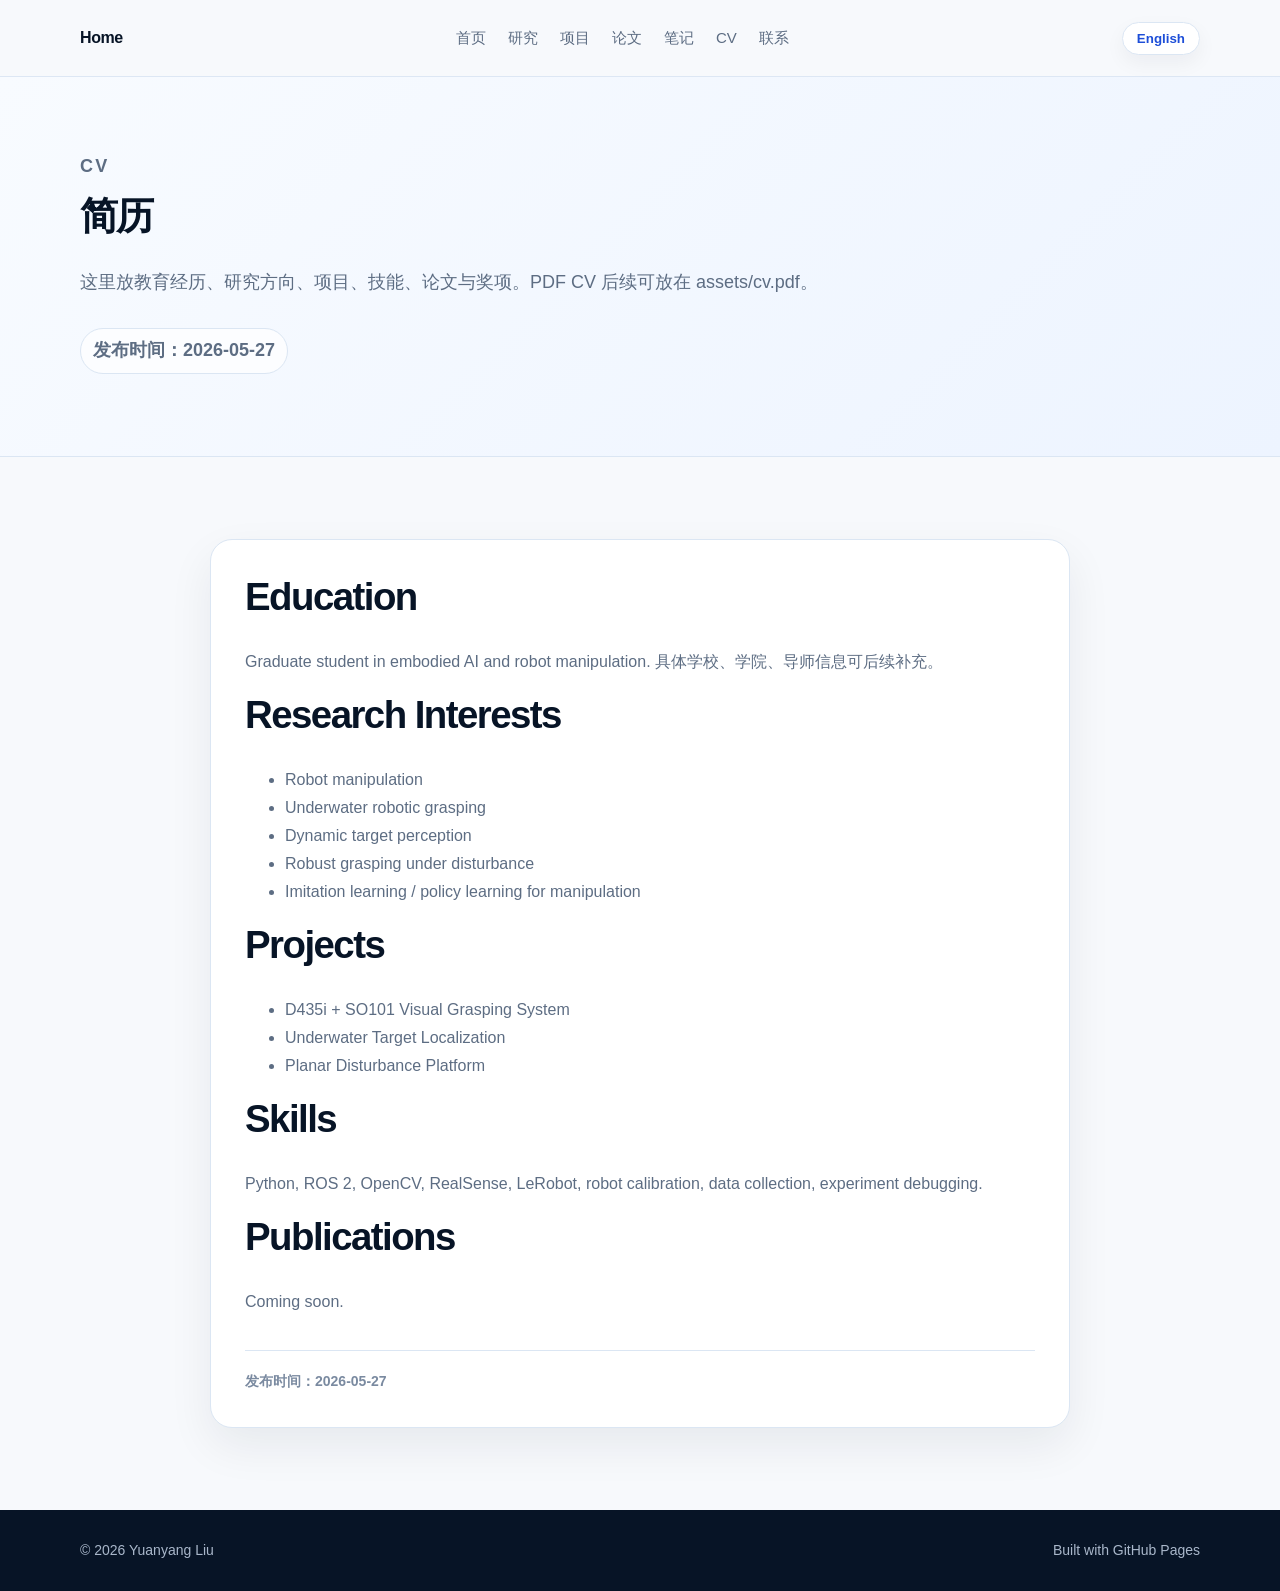
==== commit 76afc276: "Add files via upload" ====
--- a/cv.html
+++ b/cv.html
@@ -4,7 +4,7 @@
 <head>
 <meta charset="utf-8"/>
 <meta content="width=device-width, initial-scale=1.0" name="viewport"/>
-<title>Yuanyang Liu | Underwater Target Localization</title>
+<title>Yuanyang Liu | CV</title>
 <meta content="Yuanyang Liu personal homepage: embodied AI, robot manipulation, underwater grasping, projects, notes, publications, and CV." name="description"/>
 <link href="/style.css" rel="stylesheet"/>
 </head>
@@ -30,36 +30,36 @@
 <main>
 <section class="page-hero">
 <div class="container">
-<p class="section-kicker">Project</p>
-<h1>Underwater Target Localization</h1>
-<p data-en="Target localization and coordinate estimation in underwater-inspired environments." data-zh="面向水下/类水下环境的目标定位与坐标估计。">面向水下/类水下环境的目标定位与坐标估计。</p>
+<p class="section-kicker">CV</p>
+<h1 data-en="Curriculum Vitae" data-zh="简历">简历</h1>
+<p data-en="This page lists education, research interests, projects, skills, publications, and awards. A PDF CV can later be added as assets/cv.pdf." data-zh="这里放教育经历、研究方向、项目、技能、论文与奖项。PDF CV 后续可放在 assets/cv.pdf。">这里放教育经历、研究方向、项目、技能、论文与奖项。PDF CV 后续可放在 assets/cv.pdf。</p>
 <p class="page-timestamp" data-en="Published: 2026-05-27" data-zh="发布时间：2026-05-27">发布时间：2026-05-27</p></div>
 </section>
 <section class="section">
-<div class="container detail-layout">
+<div class="container detail-layout single-column">
 <article class="panel">
-<a class="back-link" data-en="← Back to Projects" data-zh="← 返回项目列表" href="/index.html#projects">← 返回项目列表</a>
-<h2 data-en="Goal" data-zh="目标">目标</h2>
-<p data-en="Estimate target positions useful for manipulation when depth sensing is unreliable and refraction may introduce error." data-zh="在深度感知不可靠、折射可能引入误差的情况下，得到可用于操作执行的目标位置估计。">在深度感知不可靠、折射可能引入误差的情况下，得到可用于操作执行的目标位置估计。</p>
-<h2 data-en="Key Variables" data-zh="关键变量">关键变量</h2>
-<ul><li data-en="Monocular or stereo RGB observations." data-zh="单目/双目 RGB 观测。">单目/双目 RGB 观测。</li>
-<li data-en="Geometry errors caused by underwater-inspired media." data-zh="水下/类水下介质带来的几何误差。">水下/类水下介质带来的几何误差。</li>
-<li data-en="Detection stability and temporal filtering." data-zh="目标检测稳定性与时序滤波。">目标检测稳定性与时序滤波。</li></ul>
-<h2 data-en="Core Question" data-zh="核心问题">核心问题</h2>
-<p data-en="How accurate must localization be for grasping, and which errors can be recovered through feedback?" data-zh="在目标抓取任务中，需要多精确的定位才足够？哪些误差可以通过反馈恢复？">在目标抓取任务中，需要多精确的定位才足够？哪些误差可以通过反馈恢复？</p>
+<h2 data-en="Education" data-zh="Education">Education</h2>
+<p data-en="Graduate student in embodied AI and robot manipulation. University, department, and advisor information can be added later." data-zh="Graduate student in embodied AI and robot manipulation. 具体学校、学院、导师信息可后续补充。">Graduate student in embodied AI and robot manipulation. 具体学校、学院、导师信息可后续补充。</p>
+<h2 data-en="Research Interests" data-zh="Research Interests">Research Interests</h2>
+<ul>
+<li>Robot manipulation</li>
+<li>Underwater robotic grasping</li>
+<li>Dynamic target perception</li>
+<li>Robust grasping under disturbance</li>
+<li>Imitation learning / policy learning for manipulation</li>
+</ul>
+<h2 data-en="Projects" data-zh="Projects">Projects</h2>
+<ul>
+<li><a href="/projects/d435i-so101.html">D435i + SO101 Visual Grasping System</a></li>
+<li><a href="/projects/underwater-localization.html">Underwater Target Localization</a></li>
+<li><a href="/projects/planar-disturbance.html">Planar Disturbance Platform</a></li>
+</ul>
+<h2 data-en="Skills" data-zh="Skills">Skills</h2>
+<p>Python, ROS 2, OpenCV, RealSense, LeRobot, robot calibration, data collection, experiment debugging.</p>
+<h2 data-en="Publications" data-zh="Publications">Publications</h2>
+<p data-en="Coming soon." data-zh="Coming soon.">Coming soon.</p>
 <div class="content-timestamp"><span data-en="Published: 2026-05-27" data-zh="发布时间：2026-05-27">发布时间：2026-05-27</span></div></article>
-<aside class="side-nav">
-<strong data-en="Projects" data-zh="项目切换">项目切换</strong>
-<a href="/projects/d435i-so101.html">D435i + SO101</a>
-<a href="/projects/underwater-localization.html">Underwater Localization</a>
-<a href="/projects/planar-disturbance.html">Planar Disturbance</a>
-<a href="/projects/sim-to-real.html">Sim-to-real</a>
 
-
-
-
-
-</aside>
 </div>
 </section>
 </main>
--- a/style.css
+++ b/style.css
@@ -1,63 +1,473 @@
-<!DOCTYPE html>
-
-<html lang="zh-CN">
-<head>
-<meta charset="utf-8"/>
-<meta content="width=device-width, initial-scale=1.0" name="viewport"/>
-<title>Yuanyang Liu | Publications</title>
-<meta content="Yuanyang Liu personal homepage: embodied AI, robot manipulation, underwater grasping, projects, notes, publications, and CV." name="description"/>
-<link href="/style.css" rel="stylesheet"/>
-</head>
-<body>
-<header class="site-header">
-<div class="container nav-container">
-<a class="logo" data-en="Home" data-zh="Home" href="/">Home</a>
-<nav class="nav-links" id="navLinks">
-<a data-en="Home" data-zh="首页" href="/">首页</a>
-<a data-en="Research" data-zh="研究" href="/index.html#research">研究</a>
-<a data-en="Projects" data-zh="项目" href="/index.html#projects">项目</a>
-<a data-en="Publications" data-zh="论文" href="/publications.html">论文</a>
-<a data-en="Notes" data-zh="笔记" href="/notes.html">笔记</a>
-<a data-en="CV" data-zh="CV" href="/cv.html">CV</a>
-<a data-en="Contact" data-zh="联系" href="/index.html#contact">联系</a>
-</nav>
-<div class="nav-actions">
-<button class="lang-toggle" id="langToggle">English</button>
-<button class="menu-toggle" id="menuToggle">☰</button>
-</div>
-</div>
-</header>
-<main>
-<section class="page-hero">
-<div class="container">
-<p class="section-kicker">Publications</p>
-<h1 data-en="Publications and Outputs" data-zh="论文与成果">论文与成果</h1>
-<p data-en="This page will list papers, preprints, posters, technical reports, and code links. It is currently kept as a clean placeholder." data-zh="后续这里放正式论文、预印本、poster、技术报告与代码链接。当前先保持占位，避免过度包装未完成成果。">后续这里放正式论文、预印本、poster、技术报告与代码链接。当前先保持占位，避免过度包装未完成成果。</p>
-<p class="page-timestamp" data-en="Published: 2026-05-27" data-zh="发布时间：2026-05-27">发布时间：2026-05-27</p></div>
-</section>
-<section class="section">
-<div class="container detail-layout single-column">
-<article class="panel">
-<h2 data-en="Preprints / Papers" data-zh="Preprints / Papers">Preprints / Papers</h2>
-<p data-en="Coming soon. This section will be updated when preprints, submissions, or technical reports are available." data-zh="Coming soon. 等有投稿、预印本或技术报告后再补充。">Coming soon. 等有投稿、预印本或技术报告后再补充。</p>
-<h2 data-en="Suggested Entry Format" data-zh="推荐维护格式">推荐维护格式</h2>
-<ul>
-<li data-en="Title: paper title" data-zh="Title：论文标题">Title：论文标题</li>
-<li data-en="Authors: author list" data-zh="Authors：作者列表">Authors：作者列表</li>
-<li data-en="Venue: conference, journal, or preprint server" data-zh="Venue：会议/期刊/预印本平台">Venue：会议/期刊/预印本平台</li>
-<li data-en="Links: paper / code / project / poster" data-zh="Links：paper / code / project / poster">Links：paper / code / project / poster</li>
-</ul>
-<div class="content-timestamp"><span data-en="Published: 2026-05-27" data-zh="发布时间：2026-05-27">发布时间：2026-05-27</span></div></article>
-
-</div>
-</section>
-</main>
-<footer class="footer">
-<div class="container footer-content">
-<span>© 2026 Yuanyang Liu</span>
-<span data-en="Built with GitHub Pages" data-zh="Built with GitHub Pages">Built with GitHub Pages</span>
-</div>
-</footer>
-<script src="/script.js"></script>
-</body>
-</html>
+:root {
+  --bg: #f7f9fc;
+  --bg-soft: #eef5ff;
+  --card: #ffffff;
+  --text: #142033;
+  --muted: #5d6d83;
+  --heading: #071426;
+  --primary: #1d4ed8;
+  --primary-soft: #e7efff;
+  --border: #dbe6f3;
+  --shadow: 0 18px 45px rgba(15, 23, 42, 0.07);
+  --radius: 22px;
+}
+
+* { box-sizing: border-box; }
+
+html { scroll-behavior: smooth; }
+
+body {
+  margin: 0;
+  font-family: Inter, "Segoe UI", "PingFang SC", "Microsoft YaHei", Arial, sans-serif;
+  color: var(--text);
+  background: var(--bg);
+  line-height: 1.75;
+}
+
+a { color: inherit; text-decoration: none; }
+a:hover { color: var(--primary); }
+
+.container {
+  width: min(1120px, 92%);
+  margin: 0 auto;
+}
+
+.site-header {
+  position: sticky;
+  top: 0;
+  z-index: 100;
+  background: rgba(247, 249, 252, 0.92);
+  backdrop-filter: blur(14px);
+  border-bottom: 1px solid rgba(219, 230, 243, 0.9);
+}
+
+.nav-container {
+  min-height: 76px;
+  display: flex;
+  align-items: center;
+  justify-content: space-between;
+  gap: 24px;
+}
+
+.logo {
+  font-weight: 900;
+  color: var(--heading);
+  letter-spacing: -0.025em;
+  white-space: nowrap;
+}
+
+.nav-links {
+  display: flex;
+  align-items: center;
+  gap: 22px;
+  color: var(--muted);
+  font-size: 15px;
+}
+
+.nav-actions {
+  display: flex;
+  align-items: center;
+  gap: 12px;
+}
+
+.lang-toggle {
+  border: 1px solid var(--border);
+  background: #fff;
+  color: var(--primary);
+  border-radius: 999px;
+  padding: 8px 14px;
+  cursor: pointer;
+  font-weight: 800;
+  box-shadow: 0 8px 20px rgba(15, 23, 42, 0.05);
+}
+
+.menu-toggle {
+  display: none;
+  border: 1px solid var(--border);
+  background: #fff;
+  border-radius: 10px;
+  padding: 7px 10px;
+  cursor: pointer;
+}
+
+.hero {
+  padding: 94px 0 82px;
+  background:
+    radial-gradient(circle at 10% 20%, rgba(37, 99, 235, 0.14), transparent 32%),
+    radial-gradient(circle at 88% 18%, rgba(14, 165, 233, 0.14), transparent 28%),
+    linear-gradient(135deg, #f8fbff 0%, #edf4ff 60%, #f7f9fc 100%);
+}
+
+.hero-grid {
+  display: grid;
+  grid-template-columns: minmax(0, 1.72fr) 350px;
+  gap: 46px;
+  align-items: center;
+}
+
+.eyebrow,
+.section-kicker {
+  margin: 0 0 10px;
+  color: var(--primary);
+  font-size: 13px;
+  font-weight: 900;
+  letter-spacing: 0.12em;
+  text-transform: uppercase;
+}
+
+.hero h1 {
+  margin: 0 0 22px;
+  color: var(--heading);
+  font-size: clamp(38px, 5vw, 62px);
+  line-height: 1.12;
+  letter-spacing: -0.055em;
+}
+
+.hero-description {
+  margin: 0;
+  max-width: 760px;
+  color: var(--muted);
+  font-size: 18px;
+}
+
+.hero-actions {
+  display: flex;
+  flex-wrap: wrap;
+  gap: 14px;
+  margin-top: 30px;
+}
+
+.button {
+  display: inline-flex;
+  min-height: 46px;
+  align-items: center;
+  justify-content: center;
+  padding: 0 20px;
+  border-radius: 14px;
+  font-weight: 900;
+  border: 1px solid var(--border);
+  background: #fff;
+}
+
+.button.primary {
+  border-color: var(--primary);
+  background: var(--primary);
+  color: #fff;
+  box-shadow: 0 14px 30px rgba(37, 99, 235, 0.22);
+}
+
+.button.primary:hover { color: #fff; background: #1e40af; }
+
+.quick-info {
+  display: grid;
+  grid-template-columns: repeat(3, minmax(0, 1fr));
+  gap: 12px;
+  margin-top: 34px;
+  max-width: 760px;
+}
+
+.quick-info div {
+  border: 1px solid var(--border);
+  border-radius: 16px;
+  background: rgba(255,255,255,0.76);
+  padding: 14px;
+}
+
+.quick-label {
+  display: block;
+  margin-bottom: 4px;
+  color: var(--muted);
+  font-size: 12px;
+  font-weight: 900;
+}
+
+.profile-card,
+.panel,
+.card,
+.project-card {
+  background: var(--card);
+  border: 1px solid var(--border);
+  border-radius: var(--radius);
+  box-shadow: var(--shadow);
+}
+
+.profile-card {
+  padding: 30px;
+  text-align: center;
+}
+
+.avatar-wrap {
+  width: 144px;
+  height: 144px;
+  margin: 0 auto 20px;
+  border-radius: 50%;
+  padding: 5px;
+  background: linear-gradient(135deg, #2563eb, #38bdf8);
+}
+
+.avatar {
+  width: 100%;
+  height: 100%;
+  border-radius: 50%;
+  display: block;
+  object-fit: cover;
+  background: #e2e8f0;
+  border: 4px solid #fff;
+}
+
+.profile-card h2 { margin: 0; color: var(--heading); }
+.profile-subtitle { margin: 6px 0 14px; color: var(--primary); font-weight: 900; }
+.profile-text { margin: 0; color: var(--muted); }
+
+.profile-links {
+  display: flex;
+  justify-content: center;
+  gap: 12px;
+  margin-top: 22px;
+}
+.profile-links a {
+  border: 1px solid var(--border);
+  border-radius: 999px;
+  padding: 8px 14px;
+  font-weight: 900;
+  color: var(--primary);
+  background: #fff;
+}
+
+.section { padding: 82px 0; }
+.section.muted { background: var(--bg-soft); }
+
+.section h2,
+.page-hero h1 {
+  margin: 0 0 28px;
+  color: var(--heading);
+  font-size: clamp(30px, 3vw, 44px);
+  line-height: 1.2;
+  letter-spacing: -0.04em;
+}
+
+.two-column {
+  display: grid;
+  grid-template-columns: 300px minmax(0, 1fr);
+  gap: 56px;
+}
+
+.content-block {
+  color: var(--muted);
+  font-size: 17px;
+}
+.content-block p:first-child { margin-top: 0; }
+
+.card-grid {
+  display: grid;
+  grid-template-columns: repeat(4, minmax(0, 1fr));
+  gap: 18px;
+}
+
+.card {
+  padding: 24px;
+  box-shadow: 0 12px 32px rgba(15, 23, 42, 0.045);
+}
+.card h3 { margin: 0 0 10px; color: var(--heading); letter-spacing: -0.025em; }
+.card p { margin: 0; color: var(--muted); }
+
+.project-grid {
+  display: grid;
+  grid-template-columns: repeat(2, minmax(0, 1fr));
+  gap: 22px;
+}
+.project-card {
+  display: block;
+  padding: 28px;
+  transition: transform .16s ease, box-shadow .16s ease, border-color .16s ease;
+}
+.project-card:hover {
+  transform: translateY(-2px);
+  border-color: #9eb8e8;
+  box-shadow: 0 22px 52px rgba(15, 23, 42, 0.10);
+}
+.project-meta {
+  display: inline-block;
+  margin-bottom: 12px;
+  color: var(--primary);
+  background: var(--primary-soft);
+  border-radius: 999px;
+  padding: 5px 12px;
+  font-size: 12px;
+  font-weight: 900;
+}
+.project-card h3 { margin: 0 0 10px; color: var(--heading); font-size: 22px; }
+.project-card p { margin: 0; color: var(--muted); }
+
+.page-hero {
+  padding: 74px 0 64px;
+  background: linear-gradient(135deg, #f8fbff 0%, #edf4ff 100%);
+  border-bottom: 1px solid var(--border);
+}
+.page-hero p {
+  max-width: 780px;
+  color: var(--muted);
+  font-size: 18px;
+}
+
+.panel {
+  padding: 34px;
+}
+.panel h2, .panel h3 { color: var(--heading); }
+.panel h2:first-child, .panel h3:first-child { margin-top: 0; }
+.panel p, .panel li { color: var(--muted); }
+
+.item-list {
+  display: grid;
+  gap: 18px;
+}
+.item-link {
+  display: block;
+  padding: 24px;
+  border: 1px solid var(--border);
+  border-radius: 18px;
+  background: #fff;
+}
+.item-link:hover { border-color: #9eb8e8; }
+
+.detail-layout {
+  display: grid;
+  grid-template-columns: minmax(0, 1fr) 280px;
+  gap: 28px;
+  align-items: start;
+}
+.side-nav {
+  position: sticky;
+  top: 96px;
+  padding: 20px;
+  border: 1px solid var(--border);
+  border-radius: 18px;
+  background: #fff;
+}
+.side-nav a {
+  display: block;
+  padding: 8px 0;
+  color: var(--muted);
+}
+.side-nav a:hover { color: var(--primary); }
+
+.back-link {
+  display: inline-flex;
+  margin-bottom: 18px;
+  color: var(--primary);
+  font-weight: 900;
+}
+
+.contact-section {
+  background: linear-gradient(135deg, #0f172a, #1d4ed8);
+  color: #fff;
+}
+.contact-section .section-kicker,
+.contact-section h2,
+.contact-section p { color: #fff; }
+.contact-card {
+  display: grid;
+  grid-template-columns: minmax(0, 1.4fr) minmax(280px, 0.8fr);
+  gap: 36px;
+  align-items: center;
+}
+.contact-links { display: grid; gap: 12px; }
+.contact-links a {
+  display: block;
+  border: 1px solid rgba(255,255,255,0.25);
+  border-radius: 16px;
+  background: rgba(255,255,255,0.12);
+  padding: 14px 16px;
+  font-weight: 900;
+}
+
+.footer {
+  padding: 28px 0;
+  background: #071426;
+  color: #a9b7ca;
+}
+.footer-content {
+  display: flex;
+  justify-content: space-between;
+  gap: 20px;
+  font-size: 14px;
+}
+
+@media (max-width: 980px) {
+  .hero-grid, .two-column, .contact-card, .detail-layout {
+    grid-template-columns: 1fr;
+  }
+  .card-grid { grid-template-columns: repeat(2, minmax(0, 1fr)); }
+  .profile-card { max-width: 440px; }
+  .side-nav { position: static; }
+}
+
+@media (max-width: 760px) {
+  .nav-container {
+    min-height: auto;
+    padding: 16px 0;
+    align-items: flex-start;
+  }
+  .nav-links {
+    display: none;
+    position: absolute;
+    left: 4%;
+    right: 4%;
+    top: 68px;
+    flex-direction: column;
+    align-items: flex-start;
+    gap: 10px;
+    padding: 18px;
+    border: 1px solid var(--border);
+    border-radius: 18px;
+    background: #fff;
+    box-shadow: var(--shadow);
+  }
+  .nav-links.open { display: flex; }
+  .menu-toggle { display: inline-block; }
+  .hero { padding: 64px 0; }
+  .quick-info, .project-grid { grid-template-columns: 1fr; }
+  .card-grid { grid-template-columns: 1fr; }
+  .section { padding: 64px 0; }
+  .footer-content { flex-direction: column; }
+}
+
+/* v2.4: timestamps and cleaner secondary navigation */
+.page-timestamp {
+  display: inline-flex;
+  align-items: center;
+  margin-top: 12px;
+  padding: 6px 12px;
+  border: 1px solid var(--border);
+  border-radius: 999px;
+  background: rgba(255, 255, 255, 0.72);
+  color: var(--muted);
+  font-size: 13px;
+  font-weight: 800;
+}
+
+.card-date {
+  display: block;
+  margin: 4px 0 12px;
+  color: #7a8aa0;
+  font-size: 13px;
+  font-weight: 700;
+}
+
+.content-timestamp {
+  margin-top: 34px;
+  padding-top: 18px;
+  border-top: 1px solid var(--border);
+  color: #7a8aa0;
+  font-size: 14px;
+  font-weight: 800;
+}
+
+.detail-layout.single-column {
+  grid-template-columns: minmax(0, 1fr);
+  max-width: 860px;
+}
+
+.side-nav hr {
+  display: none;
+}
